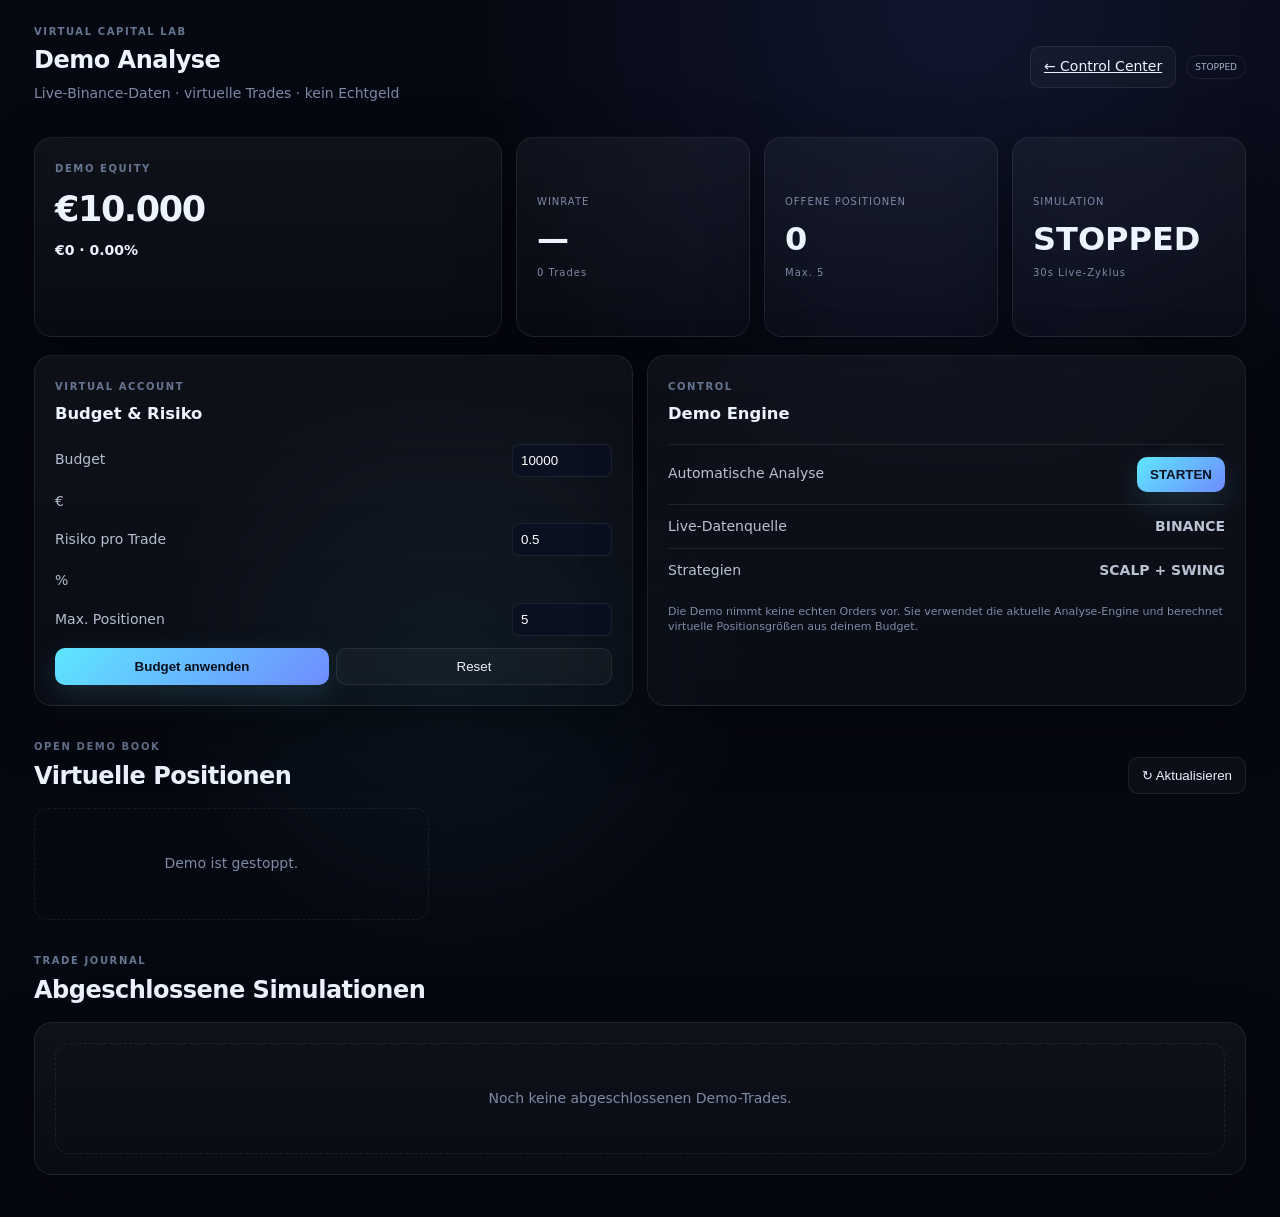
==== web/demo.html @ 13c4a9a0 "feat: add demo analysis control page" ====
<!doctype html><html lang="de"><head><meta charset="utf-8"><meta name="viewport" content="width=device-width,initial-scale=1"><meta name="theme-color" content="#070912"><title>TradeBot AI · Demo Analyse</title><link rel="stylesheet" href="./styles.css"></head><body><main class="main" style="max-width:1500px;margin:auto"><header class="topbar"><div><div class="eyebrow">VIRTUAL CAPITAL LAB</div><h1>Demo Analyse</h1><p style="color:var(--muted);margin:6px 0">Live-Binance-Daten · virtuelle Trades · kein Echtgeld</p></div><div class="top-actions"><a class="ghost-btn" href="./index.html">← Control Center</a><span id="demoTag" class="tag">STOPPED</span></div></header><section class="hero-grid"><div class="glass hero-card"><span class="eyebrow">DEMO EQUITY</span><div class="big-number" id="equity">€10.000</div><div id="pnl" class="profit">€0 · 0.00%</div></div><div class="glass metric-card"><span>WINRATE</span><strong id="winrate">—</strong><small id="closed">0 Trades</small></div><div class="glass metric-card"><span>OFFENE POSITIONEN</span><strong id="open">0</strong><small id="max">Max. 5</small></div><div class="glass metric-card"><span>SIMULATION</span><strong id="mode">STOPPED</strong><small>30s Live-Zyklus</small></div></section><div class="settings-grid" style="margin-top:18px"><section class="glass setting-card"><span class="eyebrow">VIRTUAL ACCOUNT</span><h3>Budget & Risiko</h3><label>Budget <input id="budget" type="number" min="10" step="100" value="10000"> €</label><label>Risiko pro Trade <input id="risk" type="number" min="0.1" max="3" step="0.1" value="0.5"> %</label><label>Max. Positionen <input id="maxPos" type="number" min="1" max="20" step="1" value="5"></label><div class="trade-actions"><button id="apply" class="primary-btn">Budget anwenden</button><button id="reset" class="ghost-btn">Reset</button></div></section><section class="glass setting-card"><span class="eyebrow">CONTROL</span><h3>Demo Engine</h3><div class="toggle-row"><span>Automatische Analyse</span><button id="toggle" class="primary-btn">STARTEN</button></div><div class="toggle-row"><span>Live-Datenquelle</span><b id="live">BINANCE</b></div><div class="toggle-row"><span>Strategien</span><b>SCALP + SWING</b></div><p style="color:var(--muted);font-size:11px">Die Demo nimmt keine echten Orders vor. Sie verwendet die aktuelle Analyse-Engine und berechnet virtuelle Positionsgrößen aus deinem Budget.</p></section></div><section class="section-head"><div><span class="eyebrow">OPEN DEMO BOOK</span><h2>Virtuelle Positionen</h2></div><button id="refresh" class="ghost-btn">↻ Aktualisieren</button></section><div id="positions" class="positions-grid"><div class="empty-state">Demo ist gestoppt.</div></div><section class="section-head"><div><span class="eyebrow">TRADE JOURNAL</span><h2>Abgeschlossene Simulationen</h2></div></section><div id="trades" class="glass scanner-panel"><div class="empty-state">Noch keine abgeschlossenen Demo-Trades.</div></div></main><script src="./demo.js"></script></body></html>
---- web/styles.css ----
/* TradeBot AI — dark-tech trading terminal */
:root{--bg:#060811;--panel:#0c1020;--line:rgba(255,255,255,.08);--text:#edf3ff;--muted:#7e8aa6;--cyan:#64e7ff;--blue:#628bff;--green:#39e58c;--red:#ff5d79;--shadow:0 20px 60px rgba(0,0,0,.35)}*{box-sizing:border-box}body{margin:0;background:radial-gradient(circle at 75% 0%,rgba(88,124,255,.12),transparent 32%),radial-gradient(circle at 35% 55%,rgba(56,224,255,.06),transparent 28%),var(--bg);color:var(--text);font:14px/1.4 Inter,ui-sans-serif,system-ui,-apple-system,BlinkMacSystemFont,"Segoe UI",sans-serif;min-height:100vh}.app-shell{display:flex;min-height:100vh}.sidebar{width:245px;border-right:1px solid var(--line);background:rgba(7,10,18,.85);backdrop-filter:blur(18px);padding:24px 16px;display:flex;flex-direction:column;position:sticky;top:0;height:100vh}.brand{display:flex;align-items:center;gap:12px;padding:4px 8px 28px}.brand-mark{width:38px;height:38px;border-radius:12px;display:grid;place-items:center;background:linear-gradient(135deg,var(--cyan),var(--blue));color:#07101b;font-weight:900;box-shadow:0 0 30px rgba(100,231,255,.18)}.brand strong{display:block;font-size:16px}.brand span{display:block;color:var(--muted);font-size:11px;margin-top:2px}.sidebar nav{display:grid;gap:7px}.nav-item{border:1px solid transparent;background:transparent;color:#aab5cb;padding:12px 13px;border-radius:12px;text-align:left;display:flex;align-items:center;gap:11px;cursor:pointer;transition:.2s;font-weight:600}.nav-item:hover{background:rgba(255,255,255,.035);color:var(--text)}.nav-item.active{background:linear-gradient(90deg,rgba(100,231,255,.11),rgba(98,139,255,.08));border-color:rgba(100,231,255,.14);color:#fff}.sidebar-footer{margin-top:auto;display:grid;gap:10px}.paper-badge{font-size:10px;letter-spacing:1.2px;color:#9eaac2;padding:10px 11px;border:1px solid var(--line);border-radius:10px;background:rgba(255,255,255,.02)}.dot,.pulse{display:inline-block;width:7px;height:7px;border-radius:50%;background:var(--green);box-shadow:0 0 10px rgba(57,229,140,.7);margin-right:7px}.kill-switch{border:1px solid rgba(255,93,121,.18);color:#ff879a;background:rgba(255,93,121,.06);padding:11px;border-radius:10px;cursor:pointer}.main{flex:1;padding:25px 34px 42px;min-width:0}.topbar{display:flex;justify-content:space-between;align-items:center;gap:20px;margin-bottom:28px}.eyebrow{color:#667592;font-size:10px;letter-spacing:1.6px;font-weight:800}.topbar h1,.section-head h2{margin:5px 0 0;font-size:24px;letter-spacing:-.5px}.top-actions{display:flex;align-items:center;gap:10px}.engine-status{border:1px solid var(--line);background:rgba(255,255,255,.025);padding:9px 12px;border-radius:10px;color:#9da8be;font-size:12px}.pulse{animation:pulse 1.8s infinite}.icon-btn,.ghost-btn,.primary-btn,.filter,.mode{border:1px solid var(--line);background:rgba(255,255,255,.03);color:var(--text);border-radius:10px;padding:10px 13px;cursor:pointer}.primary-btn{background:linear-gradient(135deg,#5ee6ff,#6f8cff);color:#07101c;border:0;font-weight:800;box-shadow:0 10px 30px rgba(100,231,255,.14)}.view{display:none}.view.active{display:block}.glass{background:linear-gradient(180deg,rgba(255,255,255,.045),rgba(255,255,255,.018));border:1px solid var(--line);box-shadow:var(--shadow);backdrop-filter:blur(20px);border-radius:18px}.hero-grid{display:grid;grid-template-columns:2fr repeat(3,1fr);gap:14px}.hero-card{padding:20px;min-height:200px}.hero-top{display:flex;justify-content:space-between;align-items:flex-start}.big-number{font-size:35px;font-weight:850;letter-spacing:-1.4px;margin-top:7px}.profit{margin-top:7px;font-weight:700}.positive{color:var(--green)}.mini-ring{width:76px;height:76px;border-radius:50%;background:conic-gradient(var(--cyan) 0 0%,rgba(255,255,255,.06) 0 100%);display:grid;place-items:center}.mini-ring>div{width:58px;height:58px;border-radius:50%;background:#0b1020;display:grid;place-items:center;align-content:center}.mini-ring b{font-size:20px}.mini-ring span{font-size:8px;color:var(--muted)}.sparkline{height:55px;display:flex;align-items:flex-end;gap:5px;margin-top:30px}.sparkline i{width:8%;border-radius:6px 6px 2px 2px;background:linear-gradient(to top,rgba(98,139,255,.18),rgba(100,231,255,.9))}.sparkline i:nth-child(1){height:24%}.sparkline i:nth-child(2){height:32%}.sparkline i:nth-child(3){height:28%}.sparkline i:nth-child(4){height:47%}.sparkline i:nth-child(5){height:40%}.sparkline i:nth-child(6){height:58%}.sparkline i:nth-child(7){height:50%}.sparkline i:nth-child(8){height:66%}.sparkline i:nth-child(9){height:61%}.sparkline i:nth-child(10){height:77%}.sparkline i:nth-child(11){height:70%}.sparkline i:nth-child(12){height:89%}.metric-card{padding:20px;min-height:200px;display:flex;flex-direction:column;justify-content:center}.metric-card span,.metric-card small{color:var(--muted);font-size:10px;letter-spacing:1px}.metric-card strong{font-size:32px;margin:8px 0 4px}.section-head{display:flex;justify-content:space-between;align-items:flex-end;margin:30px 0 14px}.mode-pills,.filter-row{display:flex;gap:7px}.mode{padding:8px 12px;font-size:11px}.mode.active,.filter.active{background:rgba(100,231,255,.1);border-color:rgba(100,231,255,.22);color:var(--cyan)}.mode small{color:var(--muted)}.mode-grid{display:grid;grid-template-columns:1fr 1fr;gap:14px}.strategy-card{padding:18px}.strategy-head{display:flex;align-items:center;gap:12px}.strategy-icon{width:39px;height:39px;border-radius:12px;display:grid;place-items:center;background:rgba(100,231,255,.08);color:var(--cyan);font-size:19px}.strategy-head h3{margin:0;font-size:16px}.strategy-head span:not(.tag){display:block;color:var(--muted);font-size:11px;margin-top:3px}.tag{margin-left:auto;font-size:9px;padding:5px 8px;border-radius:999px;border:1px solid var(--line);color:#a9b5cb}.tag.live{color:var(--green);border-color:rgba(57,229,140,.18);background:rgba(57,229,140,.05)}.strategy-stats{display:grid;grid-template-columns:repeat(3,1fr);gap:10px;margin:22px 0 14px}.strategy-stats div{padding:12px;border:1px solid var(--line);background:rgba(255,255,255,.02);border-radius:11px}.strategy-stats b{display:block;font-size:19px}.strategy-stats span{color:var(--muted);font-size:10px}.strategy-foot{display:flex;justify-content:space-between;color:#93a0b8;font-size:11px}.status-dot i{width:6px;height:6px;border-radius:50%;background:var(--green);display:inline-block;margin-right:5px;box-shadow:0 0 9px rgba(57,229,140,.7)}.market-grid{display:grid;grid-template-columns:repeat(5,1fr);gap:10px}.market-card{padding:14px;display:flex;justify-content:space-between;align-items:center;min-width:0}.market-card>div{min-width:0}.market-card strong{display:block;font-size:12px}.market-price{display:block;margin-top:5px;font-weight:800;font-size:16px;white-space:nowrap}.setup-grid{display:grid;grid-template-columns:repeat(3,1fr);gap:14px}.setup-card{padding:16px}.setup-top{display:flex;justify-content:space-between;align-items:center}.symbol{font-weight:800;font-size:15px}.side-long{color:var(--green)}.side-short{color:var(--red)}.score{font-weight:900;font-size:18px}.score span{font-size:9px;color:var(--muted);font-weight:500}.setup-price{font-size:24px;font-weight:800;margin:15px 0}.setup-meta{display:grid;grid-template-columns:1fr 1fr 1fr;gap:7px;margin-top:7px}.setup-meta div{padding:8px;border:1px solid var(--line);border-radius:8px}.setup-meta small{display:block;color:var(--muted);font-size:8px}.setup-meta b{font-size:11px;white-space:nowrap;overflow:hidden;text-overflow:ellipsis;display:block}.setup-reason{margin:13px 0;color:#98a5bf;font-size:11px;min-height:42px}.trade-actions{display:flex;gap:7px}.trade-actions button{flex:1}.buy,.sell{border:0;padding:9px;border-radius:9px;font-weight:800;cursor:pointer}.buy{background:rgba(57,229,140,.1);color:var(--green)}.sell{background:rgba(255,93,121,.1);color:var(--red)}.scanner-panel,.history-panel{padding:20px}.scanner-toolbar{display:flex;justify-content:space-between;align-items:flex-end;gap:15px;margin-bottom:17px}.scanner-row{display:grid;grid-template-columns:1.2fr .7fr .7fr .8fr .8fr 1fr auto;gap:12px;align-items:center;padding:13px 10px;border-top:1px solid var(--line)}.scanner-row.header{color:var(--muted);font-size:9px;letter-spacing:1px}.badge{font-size:9px;padding:4px 7px;border-radius:999px;background:rgba(255,255,255,.04);border:1px solid var(--line)}.positions-grid{display:grid;grid-template-columns:repeat(3,1fr);gap:14px}.position-card{padding:18px}.position-top{display:flex;justify-content:space-between}.position-pnl{font-size:20px;font-weight:850;margin:18px 0}.position-bar{height:6px;border-radius:999px;background:#161d31;overflow:hidden}.position-bar i{display:block;height:100%;width:68%;background:linear-gradient(90deg,var(--cyan),var(--blue))}.settings-grid{display:grid;grid-template-columns:1fr 1fr;gap:14px}.setting-card{padding:20px}.setting-card h3{margin:7px 0 18px}.setting-card label{display:grid;grid-template-columns:1fr 100px;gap:15px;align-items:center;margin:12px 0;color:#b5bfd0}.setting-card input{width:100%;background:#0b1020;border:1px solid var(--line);color:#fff;border-radius:8px;padding:8px}.toggle-row{display:flex;justify-content:space-between;align-items:center;padding:12px 0;border-top:1px solid var(--line);color:#b9c2d2}.toggle{width:38px;height:21px;border-radius:999px;background:#1b2236;padding:3px;display:flex}.toggle i{width:15px;height:15px;border-radius:50%;background:#6c7892;transition:.2s}.toggle.on{background:rgba(100,231,255,.18)}.toggle.on i{margin-left:17px;background:var(--cyan);box-shadow:0 0 12px rgba(100,231,255,.35)}.empty-state{padding:45px;text-align:center;color:var(--muted);border:1px dashed var(--line);border-radius:14px}.toast{position:fixed;right:22px;bottom:22px;background:#11182a;color:#edf3ff;border:1px solid var(--line);padding:12px 15px;border-radius:10px;opacity:0;transform:translateY(10px);transition:.25s;pointer-events:none}.toast.show{opacity:1;transform:none}@keyframes pulse{0%,100%{opacity:1}50%{opacity:.35}}@media(max-width:1100px){.sidebar{width:205px}.hero-grid{grid-template-columns:1fr 1fr}.hero-card{grid-column:span 2}.setup-grid{grid-template-columns:1fr 1fr}.positions-grid,.market-grid{grid-template-columns:1fr 1fr}}@media(max-width:760px){.sidebar{display:none}.main{padding:18px}.hero-grid,.mode-grid,.setup-grid,.positions-grid,.settings-grid,.market-grid{grid-template-columns:1fr}.hero-card{grid-column:auto}.topbar{align-items:flex-start}.top-actions{flex-wrap:wrap}.scanner-toolbar{flex-direction:column;align-items:flex-start}.scanner-row{grid-template-columns:1fr 1fr}.scanner-row.header{display:none}}
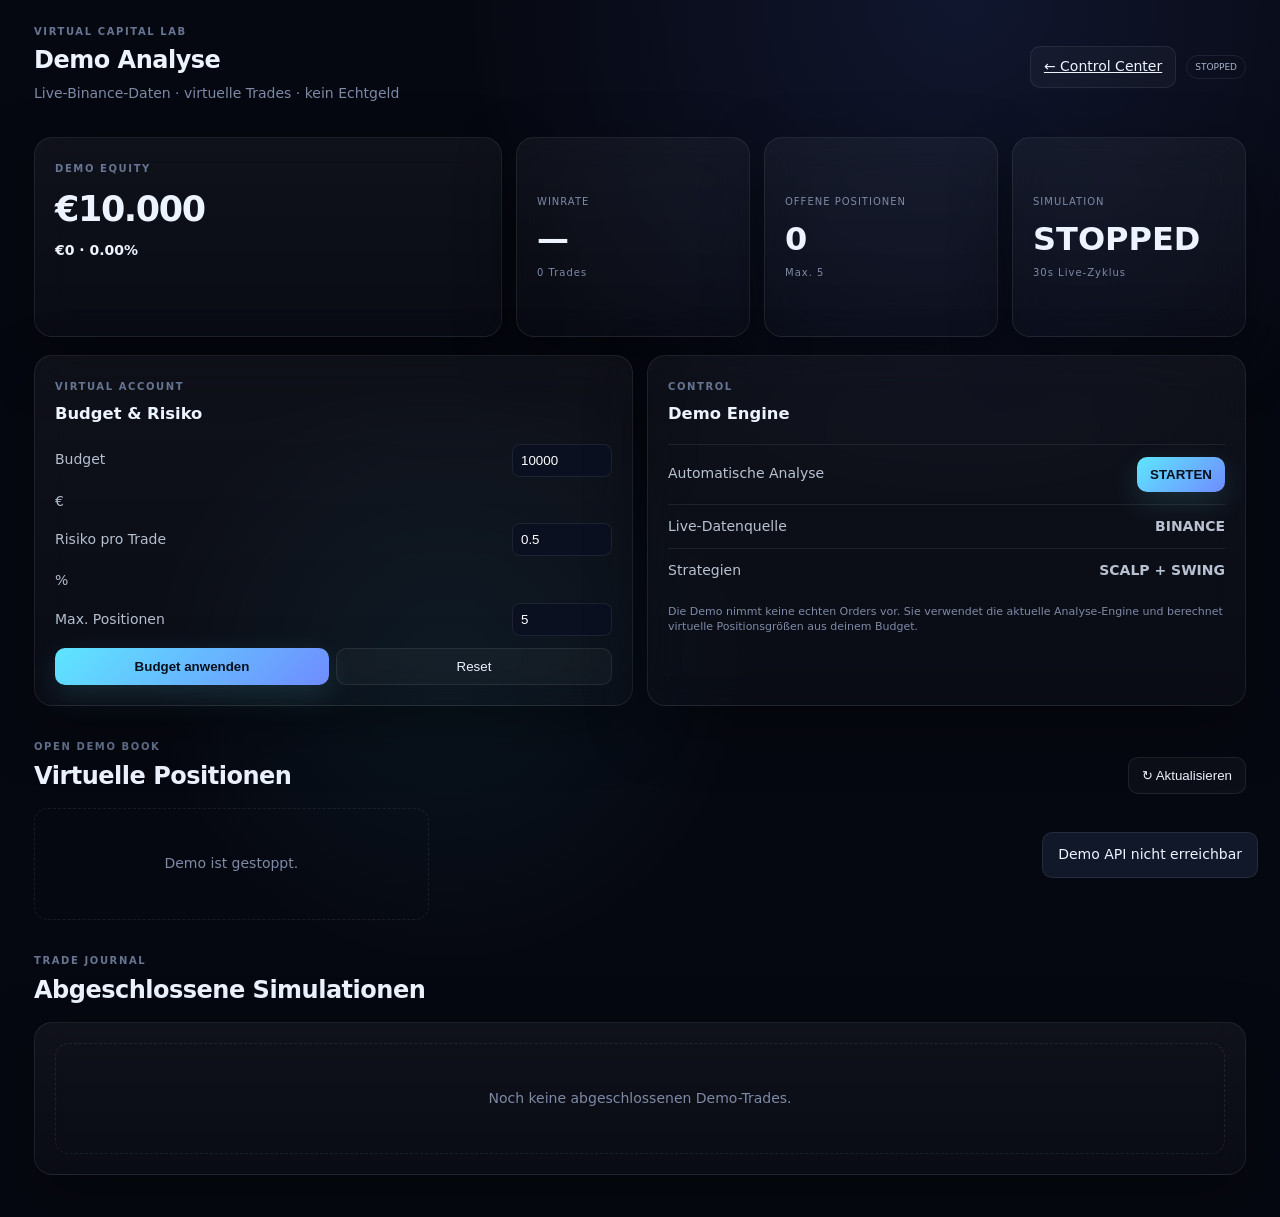
==== commit c9d9557b: "feat: add visible demo performance summary panel" ====
--- a/web/demo.html
+++ b/web/demo.html
@@ -1 +1 @@
-<!doctype html><html lang="de"><head><meta charset="utf-8"><meta name="viewport" content="width=device-width,initial-scale=1"><meta name="theme-color" content="#070912"><title>TradeBot AI · Demo Analyse</title><link rel="stylesheet" href="./styles.css"></head><body><main class="main" style="max-width:1500px;margin:auto"><header class="topbar"><div><div class="eyebrow">VIRTUAL CAPITAL LAB</div><h1>Demo Analyse</h1><p style="color:var(--muted);margin:6px 0">Live-Binance-Daten · virtuelle Trades · kein Echtgeld</p></div><div class="top-actions"><a class="ghost-btn" href="./index.html">← Control Center</a><span id="demoTag" class="tag">STOPPED</span></div></header><section class="hero-grid"><div class="glass hero-card"><span class="eyebrow">DEMO EQUITY</span><div class="big-number" id="equity">€10.000</div><div id="pnl" class="profit">€0 · 0.00%</div></div><div class="glass metric-card"><span>WINRATE</span><strong id="winrate">—</strong><small id="closed">0 Trades</small></div><div class="glass metric-card"><span>OFFENE POSITIONEN</span><strong id="open">0</strong><small id="max">Max. 5</small></div><div class="glass metric-card"><span>SIMULATION</span><strong id="mode">STOPPED</strong><small>30s Live-Zyklus</small></div></section><div class="settings-grid" style="margin-top:18px"><section class="glass setting-card"><span class="eyebrow">VIRTUAL ACCOUNT</span><h3>Budget & Risiko</h3><label>Budget <input id="budget" type="number" min="10" step="100" value="10000"> €</label><label>Risiko pro Trade <input id="risk" type="number" min="0.1" max="3" step="0.1" value="0.5"> %</label><label>Max. Positionen <input id="maxPos" type="number" min="1" max="20" step="1" value="5"></label><div class="trade-actions"><button id="apply" class="primary-btn">Budget anwenden</button><button id="reset" class="ghost-btn">Reset</button></div></section><section class="glass setting-card"><span class="eyebrow">CONTROL</span><h3>Demo Engine</h3><div class="toggle-row"><span>Automatische Analyse</span><button id="toggle" class="primary-btn">STARTEN</button></div><div class="toggle-row"><span>Live-Datenquelle</span><b id="live">BINANCE</b></div><div class="toggle-row"><span>Strategien</span><b>SCALP + SWING</b></div><p style="color:var(--muted);font-size:11px">Die Demo nimmt keine echten Orders vor. Sie verwendet die aktuelle Analyse-Engine und berechnet virtuelle Positionsgrößen aus deinem Budget.</p></section></div><section class="section-head"><div><span class="eyebrow">OPEN DEMO BOOK</span><h2>Virtuelle Positionen</h2></div><button id="refresh" class="ghost-btn">↻ Aktualisieren</button></section><div id="positions" class="positions-grid"><div class="empty-state">Demo ist gestoppt.</div></div><section class="section-head"><div><span class="eyebrow">TRADE JOURNAL</span><h2>Abgeschlossene Simulationen</h2></div></section><div id="trades" class="glass scanner-panel"><div class="empty-state">Noch keine abgeschlossenen Demo-Trades.</div></div></main><script src="./demo.js"></script></body></html>+<!doctype html><html lang="de"><head><meta charset="utf-8"><meta name="viewport" content="width=device-width,initial-scale=1"><meta name="theme-color" content="#070912"><title>TradeBot AI · Demo Analyse</title><link rel="stylesheet" href="./styles.css"></head><body><main class="main" style="max-width:1500px;margin:auto"><header class="topbar"><div><div class="eyebrow">VIRTUAL CAPITAL LAB</div><h1>Demo Analyse</h1><p style="color:var(--muted);margin:6px 0">Live-Binance-Daten · virtuelle Trades · kein Echtgeld</p></div><div class="top-actions"><a class="ghost-btn" href="./index.html">← Control Center</a><span id="demoTag" class="tag">STOPPED</span></div></header><section class="hero-grid"><div class="glass hero-card"><span class="eyebrow">DEMO EQUITY</span><div class="big-number" id="equity">€10.000</div><div id="pnl" class="profit">€0 · 0.00%</div></div><div class="glass metric-card"><span>WINRATE</span><strong id="winrate">—</strong><small id="closed">0 Trades</small></div><div class="glass metric-card"><span>OFFENE POSITIONEN</span><strong id="open">0</strong><small id="max">Max. 5</small></div><div class="glass metric-card"><span>SIMULATION</span><strong id="mode">STOPPED</strong><small>30s Live-Zyklus</small></div></section><div id="demoSummary" style="margin-top:18px"></div><div class="settings-grid" style="margin-top:18px"><section class="glass setting-card"><span class="eyebrow">VIRTUAL ACCOUNT</span><h3>Budget & Risiko</h3><label>Budget <input id="budget" type="number" min="10" step="100" value="10000"> €</label><label>Risiko pro Trade <input id="risk" type="number" min="0.1" max="3" step="0.1" value="0.5"> %</label><label>Max. Positionen <input id="maxPos" type="number" min="1" max="20" step="1" value="5"></label><div class="trade-actions"><button id="apply" class="primary-btn">Budget anwenden</button><button id="reset" class="ghost-btn">Reset</button></div></section><section class="glass setting-card"><span class="eyebrow">CONTROL</span><h3>Demo Engine</h3><div class="toggle-row"><span>Automatische Analyse</span><button id="toggle" class="primary-btn">STARTEN</button></div><div class="toggle-row"><span>Live-Datenquelle</span><b id="live">BINANCE</b></div><div class="toggle-row"><span>Strategien</span><b>SCALP + SWING</b></div><p style="color:var(--muted);font-size:11px">Die Demo nimmt keine echten Orders vor. Sie verwendet die aktuelle Analyse-Engine und berechnet virtuelle Positionsgrößen aus deinem Budget.</p></section></div><section class="section-head"><div><span class="eyebrow">OPEN DEMO BOOK</span><h2>Virtuelle Positionen</h2></div><button id="refresh" class="ghost-btn">↻ Aktualisieren</button></section><div id="positions" class="positions-grid"><div class="empty-state">Demo ist gestoppt.</div></div><section class="section-head"><div><span class="eyebrow">TRADE JOURNAL</span><h2>Abgeschlossene Simulationen</h2></div></section><div id="trades" class="glass scanner-panel"><div class="empty-state">Noch keine abgeschlossenen Demo-Trades.</div></div></main><script src="./demo.js"></script></body></html>
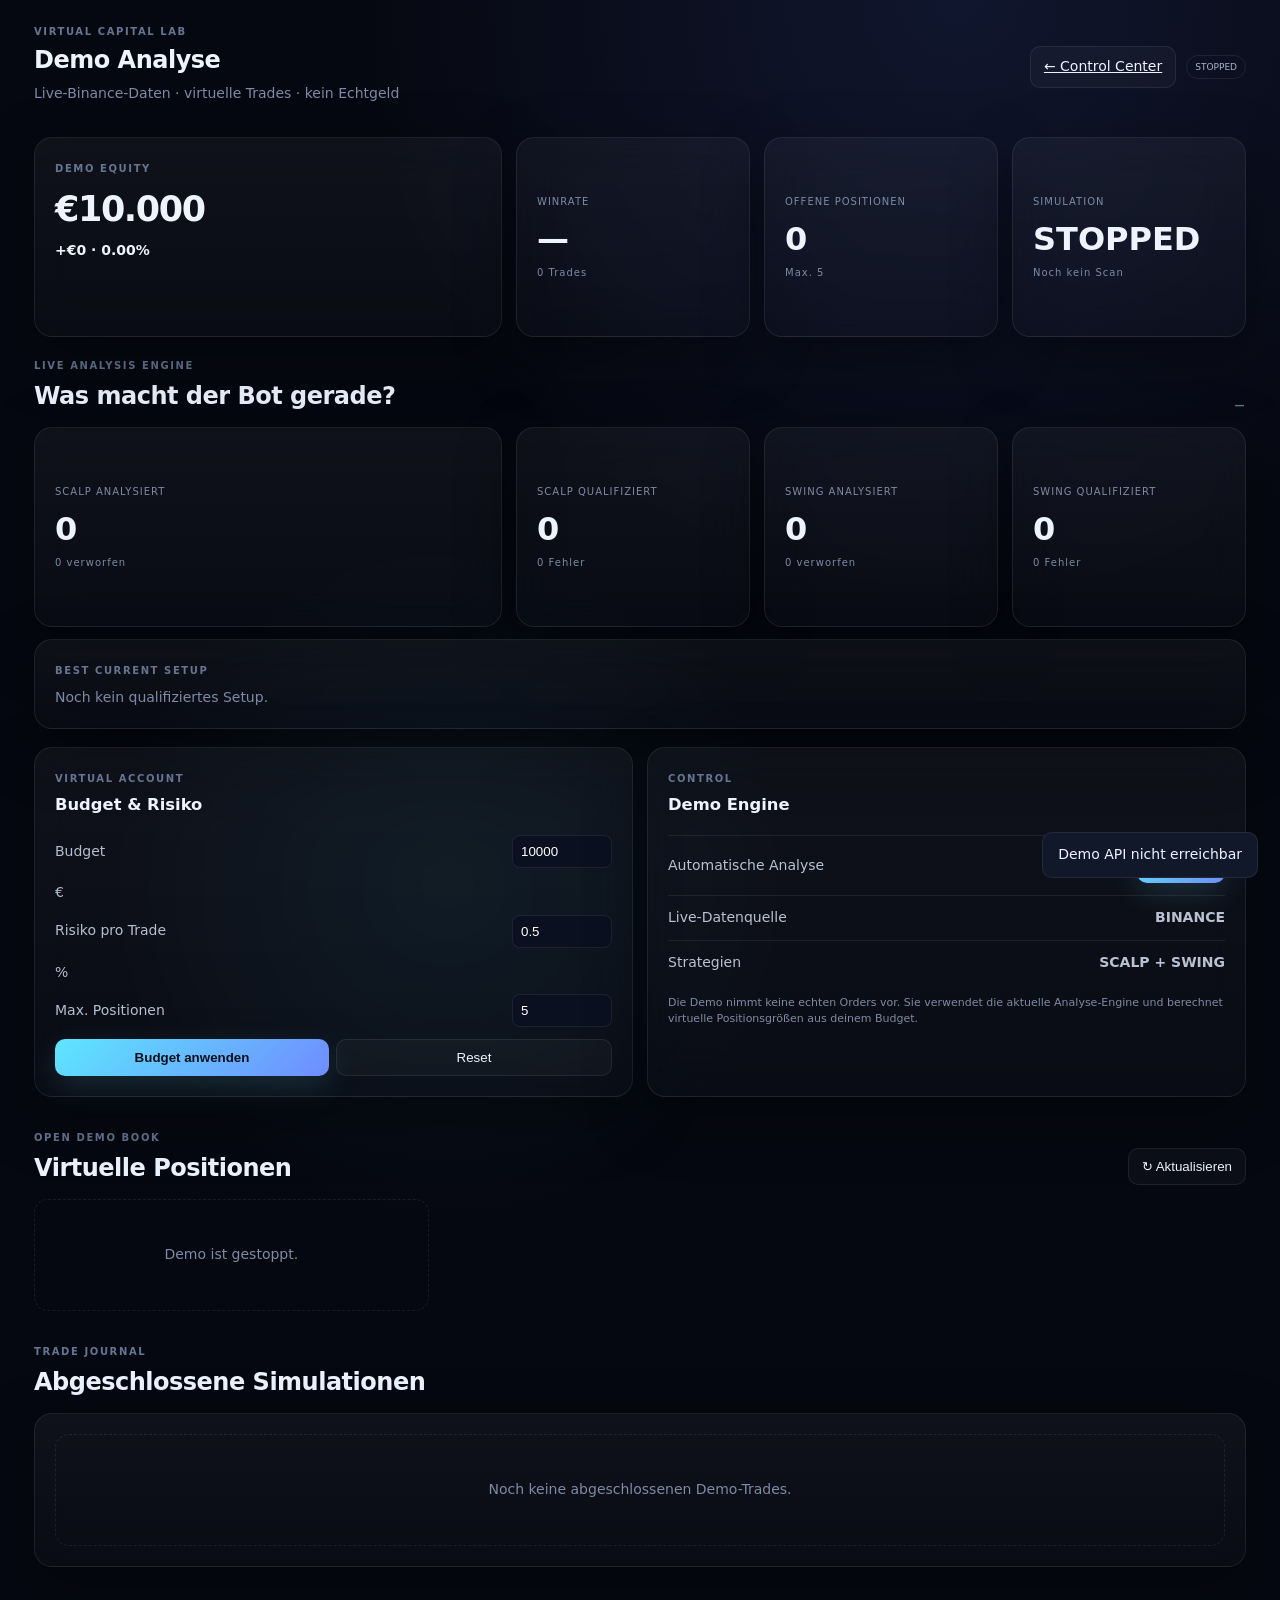
==== commit b5db097e: "feat: show live demo scan telemetry in UI" ====
--- a/web/demo.html
+++ b/web/demo.html
@@ -1 +1 @@
-<!doctype html><html lang="de"><head><meta charset="utf-8"><meta name="viewport" content="width=device-width,initial-scale=1"><meta name="theme-color" content="#070912"><title>TradeBot AI · Demo Analyse</title><link rel="stylesheet" href="./styles.css"></head><body><main class="main" style="max-width:1500px;margin:auto"><header class="topbar"><div><div class="eyebrow">VIRTUAL CAPITAL LAB</div><h1>Demo Analyse</h1><p style="color:var(--muted);margin:6px 0">Live-Binance-Daten · virtuelle Trades · kein Echtgeld</p></div><div class="top-actions"><a class="ghost-btn" href="./index.html">← Control Center</a><span id="demoTag" class="tag">STOPPED</span></div></header><section class="hero-grid"><div class="glass hero-card"><span class="eyebrow">DEMO EQUITY</span><div class="big-number" id="equity">€10.000</div><div id="pnl" class="profit">€0 · 0.00%</div></div><div class="glass metric-card"><span>WINRATE</span><strong id="winrate">—</strong><small id="closed">0 Trades</small></div><div class="glass metric-card"><span>OFFENE POSITIONEN</span><strong id="open">0</strong><small id="max">Max. 5</small></div><div class="glass metric-card"><span>SIMULATION</span><strong id="mode">STOPPED</strong><small>30s Live-Zyklus</small></div></section><div id="demoSummary" style="margin-top:18px"></div><div class="settings-grid" style="margin-top:18px"><section class="glass setting-card"><span class="eyebrow">VIRTUAL ACCOUNT</span><h3>Budget & Risiko</h3><label>Budget <input id="budget" type="number" min="10" step="100" value="10000"> €</label><label>Risiko pro Trade <input id="risk" type="number" min="0.1" max="3" step="0.1" value="0.5"> %</label><label>Max. Positionen <input id="maxPos" type="number" min="1" max="20" step="1" value="5"></label><div class="trade-actions"><button id="apply" class="primary-btn">Budget anwenden</button><button id="reset" class="ghost-btn">Reset</button></div></section><section class="glass setting-card"><span class="eyebrow">CONTROL</span><h3>Demo Engine</h3><div class="toggle-row"><span>Automatische Analyse</span><button id="toggle" class="primary-btn">STARTEN</button></div><div class="toggle-row"><span>Live-Datenquelle</span><b id="live">BINANCE</b></div><div class="toggle-row"><span>Strategien</span><b>SCALP + SWING</b></div><p style="color:var(--muted);font-size:11px">Die Demo nimmt keine echten Orders vor. Sie verwendet die aktuelle Analyse-Engine und berechnet virtuelle Positionsgrößen aus deinem Budget.</p></section></div><section class="section-head"><div><span class="eyebrow">OPEN DEMO BOOK</span><h2>Virtuelle Positionen</h2></div><button id="refresh" class="ghost-btn">↻ Aktualisieren</button></section><div id="positions" class="positions-grid"><div class="empty-state">Demo ist gestoppt.</div></div><section class="section-head"><div><span class="eyebrow">TRADE JOURNAL</span><h2>Abgeschlossene Simulationen</h2></div></section><div id="trades" class="glass scanner-panel"><div class="empty-state">Noch keine abgeschlossenen Demo-Trades.</div></div></main><script src="./demo.js"></script></body></html>+<!doctype html><html lang="de"><head><meta charset="utf-8"><meta name="viewport" content="width=device-width,initial-scale=1"><meta name="theme-color" content="#070912"><title>TradeBot AI · Demo Analyse</title><link rel="stylesheet" href="./styles.css"></head><body><main class="main" style="max-width:1500px;margin:auto"><header class="topbar"><div><div class="eyebrow">VIRTUAL CAPITAL LAB</div><h1>Demo Analyse</h1><p style="color:var(--muted);margin:6px 0">Live-Binance-Daten · virtuelle Trades · kein Echtgeld</p></div><div class="top-actions"><a class="ghost-btn" href="./index.html">← Control Center</a><span id="demoTag" class="tag">STOPPED</span></div></header><section class="hero-grid"><div class="glass hero-card"><span class="eyebrow">DEMO EQUITY</span><div class="big-number" id="equity">€10.000</div><div id="pnl" class="profit">+€0 · 0.00%</div></div><div class="glass metric-card"><span>WINRATE</span><strong id="winrate">—</strong><small id="closed">0 Trades</small></div><div class="glass metric-card"><span>OFFENE POSITIONEN</span><strong id="open">0</strong><small id="max">Max. 5</small></div><div class="glass metric-card"><span>SIMULATION</span><strong id="mode">STOPPED</strong><small id="lastScanText">Noch kein Scan</small></div></section><section class="section-head" style="margin-top:18px"><div><span class="eyebrow">LIVE ANALYSIS ENGINE</span><h2>Was macht der Bot gerade?</h2></div><span id="scanClock" class="eyebrow">—</span></section><div class="hero-grid"><div class="glass metric-card"><span>SCALP ANALYSIERT</span><strong id="scalpScanned">0</strong><small id="scalpRejected">0 verworfen</small></div><div class="glass metric-card"><span>SCALP QUALIFIZIERT</span><strong id="scalpQualified">0</strong><small id="scalpErrors">0 Fehler</small></div><div class="glass metric-card"><span>SWING ANALYSIERT</span><strong id="swingScanned">0</strong><small id="swingRejected">0 verworfen</small></div><div class="glass metric-card"><span>SWING QUALIFIZIERT</span><strong id="swingQualified">0</strong><small id="swingErrors">0 Fehler</small></div></div><div class="glass setting-card" style="margin-top:12px"><span class="eyebrow">BEST CURRENT SETUP</span><div id="bestSetup" style="margin-top:8px;color:var(--muted)">Noch kein qualifiziertes Setup.</div><div id="scanError" style="margin-top:8px;color:var(--red);display:none"></div></div><section id="demoSummary" style="margin-top:18px"></section><div class="settings-grid" style="margin-top:18px"><section class="glass setting-card"><span class="eyebrow">VIRTUAL ACCOUNT</span><h3>Budget & Risiko</h3><label>Budget <input id="budget" type="number" min="10" step="100" value="10000"> €</label><label>Risiko pro Trade <input id="risk" type="number" min="0.1" max="3" step="0.1" value="0.5"> %</label><label>Max. Positionen <input id="maxPos" type="number" min="1" max="20" step="1" value="5"></label><div class="trade-actions"><button id="apply" class="primary-btn">Budget anwenden</button><button id="reset" class="ghost-btn">Reset</button></div></section><section class="glass setting-card"><span class="eyebrow">CONTROL</span><h3>Demo Engine</h3><div class="toggle-row"><span>Automatische Analyse</span><button id="toggle" class="primary-btn">STARTEN</button></div><div class="toggle-row"><span>Live-Datenquelle</span><b id="live">BINANCE</b></div><div class="toggle-row"><span>Strategien</span><b>SCALP + SWING</b></div><p style="color:var(--muted);font-size:11px">Die Demo nimmt keine echten Orders vor. Sie verwendet die aktuelle Analyse-Engine und berechnet virtuelle Positionsgrößen aus deinem Budget.</p></section></div><section class="section-head"><div><span class="eyebrow">OPEN DEMO BOOK</span><h2>Virtuelle Positionen</h2></div><button id="refresh" class="ghost-btn">↻ Aktualisieren</button></section><div id="positions" class="positions-grid"><div class="empty-state">Demo ist gestoppt.</div></div><section class="section-head"><div><span class="eyebrow">TRADE JOURNAL</span><h2>Abgeschlossene Simulationen</h2></div></section><div id="trades" class="glass scanner-panel"><div class="empty-state">Noch keine abgeschlossenen Demo-Trades.</div></div></main><script src="./demo.js"></script></body></html>
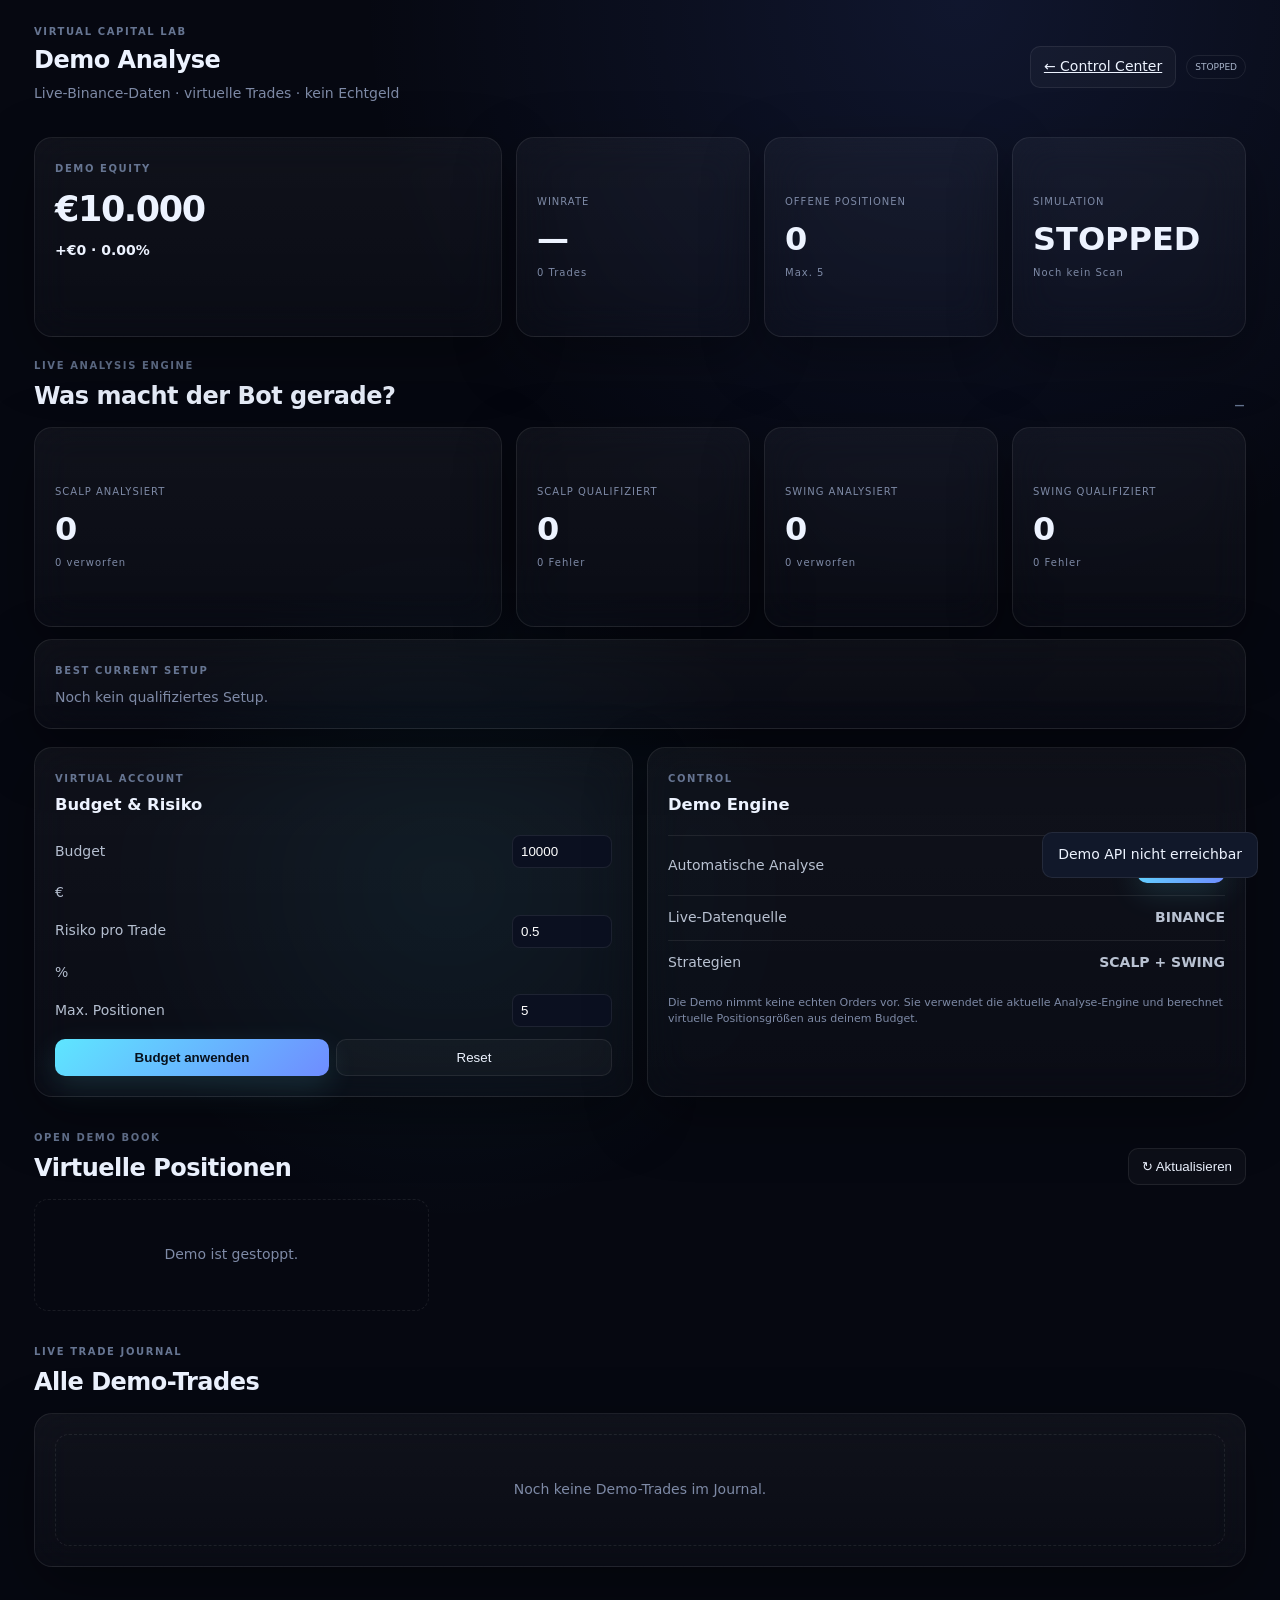
==== commit b370d6e4: "Make demo journal show open and closed trades" ====
--- a/web/demo.html
+++ b/web/demo.html
@@ -1 +1 @@
-<!doctype html><html lang="de"><head><meta charset="utf-8"><meta name="viewport" content="width=device-width,initial-scale=1"><meta name="theme-color" content="#070912"><title>TradeBot AI · Demo Analyse</title><link rel="stylesheet" href="./styles.css"></head><body><main class="main" style="max-width:1500px;margin:auto"><header class="topbar"><div><div class="eyebrow">VIRTUAL CAPITAL LAB</div><h1>Demo Analyse</h1><p style="color:var(--muted);margin:6px 0">Live-Binance-Daten · virtuelle Trades · kein Echtgeld</p></div><div class="top-actions"><a class="ghost-btn" href="./index.html">← Control Center</a><span id="demoTag" class="tag">STOPPED</span></div></header><section class="hero-grid"><div class="glass hero-card"><span class="eyebrow">DEMO EQUITY</span><div class="big-number" id="equity">€10.000</div><div id="pnl" class="profit">+€0 · 0.00%</div></div><div class="glass metric-card"><span>WINRATE</span><strong id="winrate">—</strong><small id="closed">0 Trades</small></div><div class="glass metric-card"><span>OFFENE POSITIONEN</span><strong id="open">0</strong><small id="max">Max. 5</small></div><div class="glass metric-card"><span>SIMULATION</span><strong id="mode">STOPPED</strong><small id="lastScanText">Noch kein Scan</small></div></section><section class="section-head" style="margin-top:18px"><div><span class="eyebrow">LIVE ANALYSIS ENGINE</span><h2>Was macht der Bot gerade?</h2></div><span id="scanClock" class="eyebrow">—</span></section><div class="hero-grid"><div class="glass metric-card"><span>SCALP ANALYSIERT</span><strong id="scalpScanned">0</strong><small id="scalpRejected">0 verworfen</small></div><div class="glass metric-card"><span>SCALP QUALIFIZIERT</span><strong id="scalpQualified">0</strong><small id="scalpErrors">0 Fehler</small></div><div class="glass metric-card"><span>SWING ANALYSIERT</span><strong id="swingScanned">0</strong><small id="swingRejected">0 verworfen</small></div><div class="glass metric-card"><span>SWING QUALIFIZIERT</span><strong id="swingQualified">0</strong><small id="swingErrors">0 Fehler</small></div></div><div class="glass setting-card" style="margin-top:12px"><span class="eyebrow">BEST CURRENT SETUP</span><div id="bestSetup" style="margin-top:8px;color:var(--muted)">Noch kein qualifiziertes Setup.</div><div id="scanError" style="margin-top:8px;color:var(--red);display:none"></div></div><section id="demoSummary" style="margin-top:18px"></section><div class="settings-grid" style="margin-top:18px"><section class="glass setting-card"><span class="eyebrow">VIRTUAL ACCOUNT</span><h3>Budget & Risiko</h3><label>Budget <input id="budget" type="number" min="10" step="100" value="10000"> €</label><label>Risiko pro Trade <input id="risk" type="number" min="0.1" max="3" step="0.1" value="0.5"> %</label><label>Max. Positionen <input id="maxPos" type="number" min="1" max="20" step="1" value="5"></label><div class="trade-actions"><button id="apply" class="primary-btn">Budget anwenden</button><button id="reset" class="ghost-btn">Reset</button></div></section><section class="glass setting-card"><span class="eyebrow">CONTROL</span><h3>Demo Engine</h3><div class="toggle-row"><span>Automatische Analyse</span><button id="toggle" class="primary-btn">STARTEN</button></div><div class="toggle-row"><span>Live-Datenquelle</span><b id="live">BINANCE</b></div><div class="toggle-row"><span>Strategien</span><b>SCALP + SWING</b></div><p style="color:var(--muted);font-size:11px">Die Demo nimmt keine echten Orders vor. Sie verwendet die aktuelle Analyse-Engine und berechnet virtuelle Positionsgrößen aus deinem Budget.</p></section></div><section class="section-head"><div><span class="eyebrow">OPEN DEMO BOOK</span><h2>Virtuelle Positionen</h2></div><button id="refresh" class="ghost-btn">↻ Aktualisieren</button></section><div id="positions" class="positions-grid"><div class="empty-state">Demo ist gestoppt.</div></div><section class="section-head"><div><span class="eyebrow">TRADE JOURNAL</span><h2>Abgeschlossene Simulationen</h2></div></section><div id="trades" class="glass scanner-panel"><div class="empty-state">Noch keine abgeschlossenen Demo-Trades.</div></div></main><script src="./demo.js"></script></body></html>+<!doctype html><html lang="de"><head><meta charset="utf-8"><meta name="viewport" content="width=device-width,initial-scale=1"><meta name="theme-color" content="#070912"><title>TradeBot AI · Demo Analyse</title><link rel="stylesheet" href="./styles.css"></head><body><main class="main" style="max-width:1500px;margin:auto"><header class="topbar"><div><div class="eyebrow">VIRTUAL CAPITAL LAB</div><h1>Demo Analyse</h1><p style="color:var(--muted);margin:6px 0">Live-Binance-Daten · virtuelle Trades · kein Echtgeld</p></div><div class="top-actions"><a class="ghost-btn" href="./index.html">← Control Center</a><span id="demoTag" class="tag">STOPPED</span></div></header><section class="hero-grid"><div class="glass hero-card"><span class="eyebrow">DEMO EQUITY</span><div class="big-number" id="equity">€10.000</div><div id="pnl" class="profit">+€0 · 0.00%</div></div><div class="glass metric-card"><span>WINRATE</span><strong id="winrate">—</strong><small id="closed">0 Trades</small></div><div class="glass metric-card"><span>OFFENE POSITIONEN</span><strong id="open">0</strong><small id="max">Max. 5</small></div><div class="glass metric-card"><span>SIMULATION</span><strong id="mode">STOPPED</strong><small id="lastScanText">Noch kein Scan</small></div></section><section class="section-head" style="margin-top:18px"><div><span class="eyebrow">LIVE ANALYSIS ENGINE</span><h2>Was macht der Bot gerade?</h2></div><span id="scanClock" class="eyebrow">—</span></section><div class="hero-grid"><div class="glass metric-card"><span>SCALP ANALYSIERT</span><strong id="scalpScanned">0</strong><small id="scalpRejected">0 verworfen</small></div><div class="glass metric-card"><span>SCALP QUALIFIZIERT</span><strong id="scalpQualified">0</strong><small id="scalpErrors">0 Fehler</small></div><div class="glass metric-card"><span>SWING ANALYSIERT</span><strong id="swingScanned">0</strong><small id="swingRejected">0 verworfen</small></div><div class="glass metric-card"><span>SWING QUALIFIZIERT</span><strong id="swingQualified">0</strong><small id="swingErrors">0 Fehler</small></div></div><div class="glass setting-card" style="margin-top:12px"><span class="eyebrow">BEST CURRENT SETUP</span><div id="bestSetup" style="margin-top:8px;color:var(--muted)">Noch kein qualifiziertes Setup.</div><div id="scanError" style="margin-top:8px;color:var(--red);display:none"></div></div><section id="demoSummary" style="margin-top:18px"></section><div class="settings-grid" style="margin-top:18px"><section class="glass setting-card"><span class="eyebrow">VIRTUAL ACCOUNT</span><h3>Budget & Risiko</h3><label>Budget <input id="budget" type="number" min="10" step="100" value="10000"> €</label><label>Risiko pro Trade <input id="risk" type="number" min="0.1" max="3" step="0.1" value="0.5"> %</label><label>Max. Positionen <input id="maxPos" type="number" min="1" max="20" step="1" value="5"></label><div class="trade-actions"><button id="apply" class="primary-btn">Budget anwenden</button><button id="reset" class="ghost-btn">Reset</button></div></section><section class="glass setting-card"><span class="eyebrow">CONTROL</span><h3>Demo Engine</h3><div class="toggle-row"><span>Automatische Analyse</span><button id="toggle" class="primary-btn">STARTEN</button></div><div class="toggle-row"><span>Live-Datenquelle</span><b id="live">BINANCE</b></div><div class="toggle-row"><span>Strategien</span><b>SCALP + SWING</b></div><p style="color:var(--muted);font-size:11px">Die Demo nimmt keine echten Orders vor. Sie verwendet die aktuelle Analyse-Engine und berechnet virtuelle Positionsgrößen aus deinem Budget.</p></section></div><section class="section-head"><div><span class="eyebrow">OPEN DEMO BOOK</span><h2>Virtuelle Positionen</h2></div><button id="refresh" class="ghost-btn">↻ Aktualisieren</button></section><div id="positions" class="positions-grid"><div class="empty-state">Demo ist gestoppt.</div></div><section class="section-head"><div><span class="eyebrow">LIVE TRADE JOURNAL</span><h2>Alle Demo-Trades</h2></div></section><div id="trades" class="glass scanner-panel"><div class="empty-state">Noch keine Demo-Trades im Journal.</div></div></main><script src="./demo.js"></script></body></html>
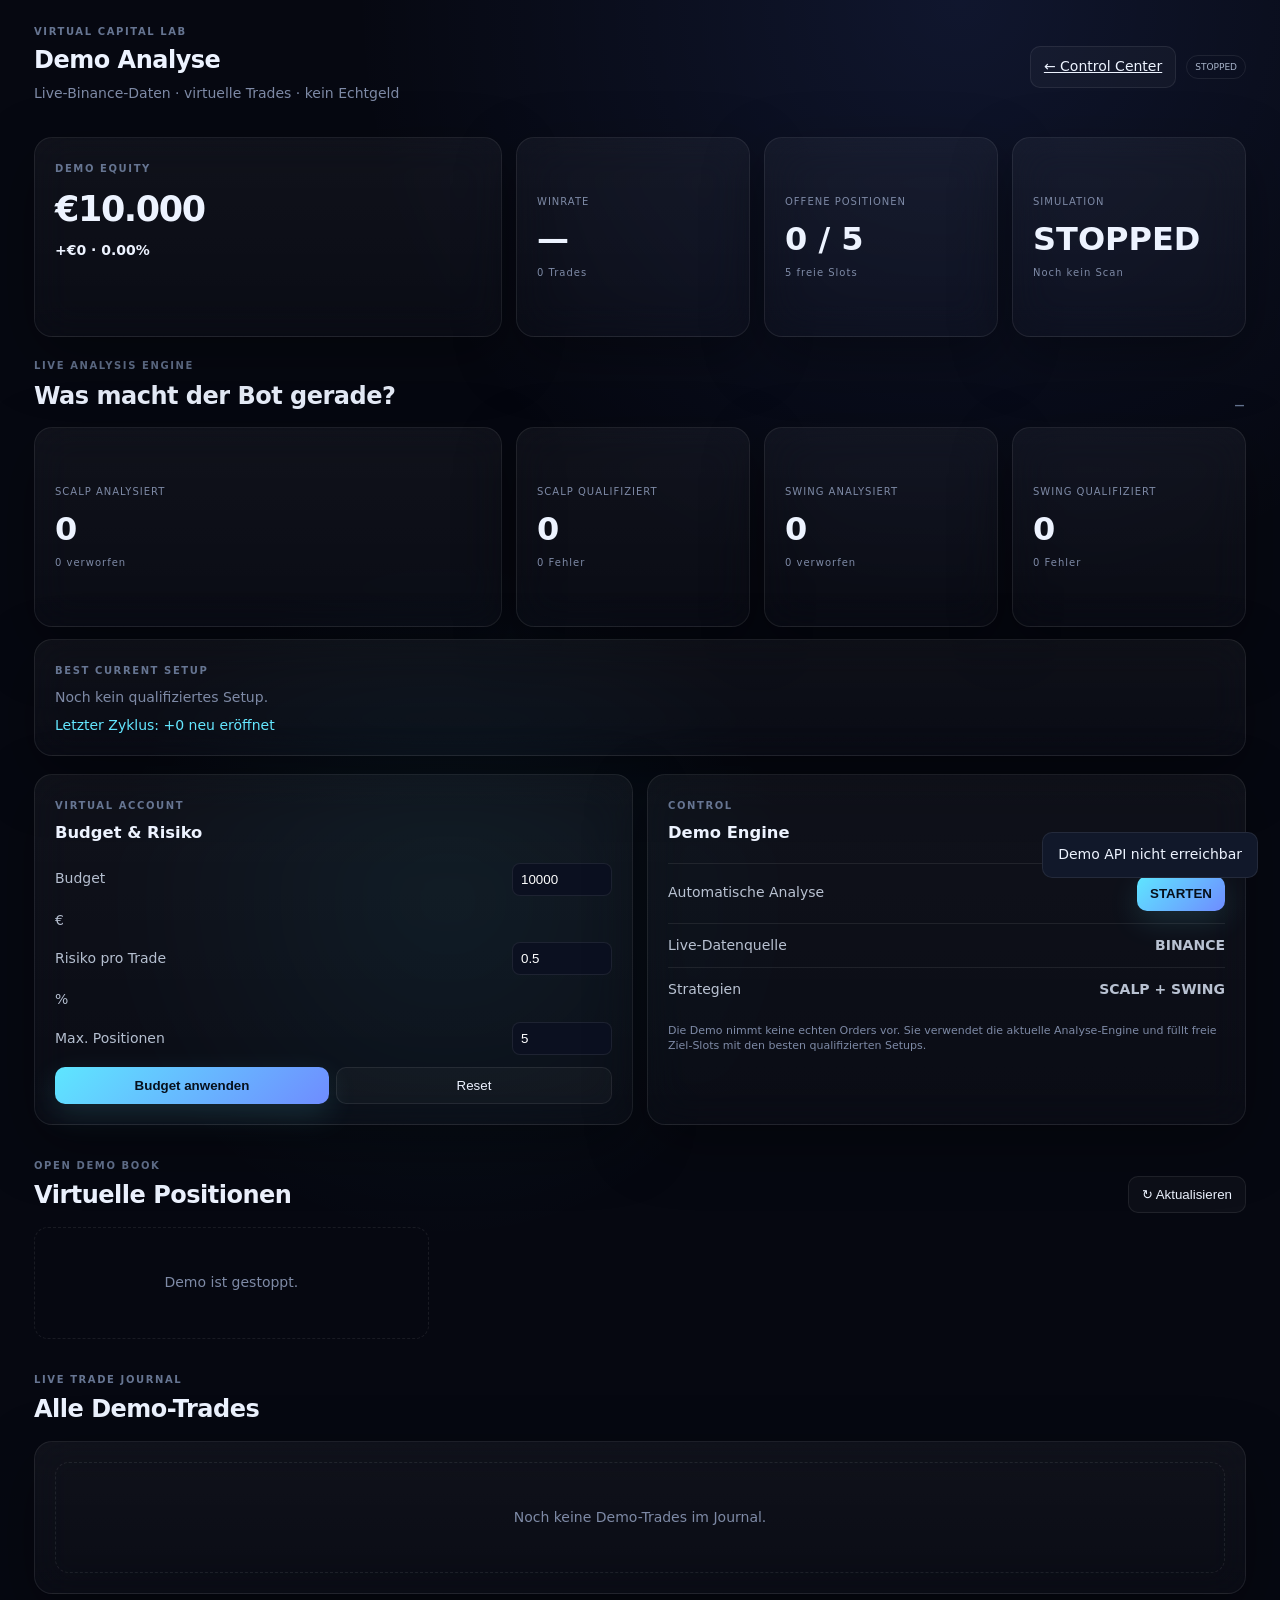
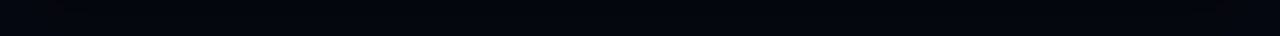
==== commit aa98fb88: "Show demo target and cycle activity" ====
--- a/web/demo.html
+++ b/web/demo.html
@@ -1 +1 @@
-<!doctype html><html lang="de"><head><meta charset="utf-8"><meta name="viewport" content="width=device-width,initial-scale=1"><meta name="theme-color" content="#070912"><title>TradeBot AI · Demo Analyse</title><link rel="stylesheet" href="./styles.css"></head><body><main class="main" style="max-width:1500px;margin:auto"><header class="topbar"><div><div class="eyebrow">VIRTUAL CAPITAL LAB</div><h1>Demo Analyse</h1><p style="color:var(--muted);margin:6px 0">Live-Binance-Daten · virtuelle Trades · kein Echtgeld</p></div><div class="top-actions"><a class="ghost-btn" href="./index.html">← Control Center</a><span id="demoTag" class="tag">STOPPED</span></div></header><section class="hero-grid"><div class="glass hero-card"><span class="eyebrow">DEMO EQUITY</span><div class="big-number" id="equity">€10.000</div><div id="pnl" class="profit">+€0 · 0.00%</div></div><div class="glass metric-card"><span>WINRATE</span><strong id="winrate">—</strong><small id="closed">0 Trades</small></div><div class="glass metric-card"><span>OFFENE POSITIONEN</span><strong id="open">0</strong><small id="max">Max. 5</small></div><div class="glass metric-card"><span>SIMULATION</span><strong id="mode">STOPPED</strong><small id="lastScanText">Noch kein Scan</small></div></section><section class="section-head" style="margin-top:18px"><div><span class="eyebrow">LIVE ANALYSIS ENGINE</span><h2>Was macht der Bot gerade?</h2></div><span id="scanClock" class="eyebrow">—</span></section><div class="hero-grid"><div class="glass metric-card"><span>SCALP ANALYSIERT</span><strong id="scalpScanned">0</strong><small id="scalpRejected">0 verworfen</small></div><div class="glass metric-card"><span>SCALP QUALIFIZIERT</span><strong id="scalpQualified">0</strong><small id="scalpErrors">0 Fehler</small></div><div class="glass metric-card"><span>SWING ANALYSIERT</span><strong id="swingScanned">0</strong><small id="swingRejected">0 verworfen</small></div><div class="glass metric-card"><span>SWING QUALIFIZIERT</span><strong id="swingQualified">0</strong><small id="swingErrors">0 Fehler</small></div></div><div class="glass setting-card" style="margin-top:12px"><span class="eyebrow">BEST CURRENT SETUP</span><div id="bestSetup" style="margin-top:8px;color:var(--muted)">Noch kein qualifiziertes Setup.</div><div id="scanError" style="margin-top:8px;color:var(--red);display:none"></div></div><section id="demoSummary" style="margin-top:18px"></section><div class="settings-grid" style="margin-top:18px"><section class="glass setting-card"><span class="eyebrow">VIRTUAL ACCOUNT</span><h3>Budget & Risiko</h3><label>Budget <input id="budget" type="number" min="10" step="100" value="10000"> €</label><label>Risiko pro Trade <input id="risk" type="number" min="0.1" max="3" step="0.1" value="0.5"> %</label><label>Max. Positionen <input id="maxPos" type="number" min="1" max="20" step="1" value="5"></label><div class="trade-actions"><button id="apply" class="primary-btn">Budget anwenden</button><button id="reset" class="ghost-btn">Reset</button></div></section><section class="glass setting-card"><span class="eyebrow">CONTROL</span><h3>Demo Engine</h3><div class="toggle-row"><span>Automatische Analyse</span><button id="toggle" class="primary-btn">STARTEN</button></div><div class="toggle-row"><span>Live-Datenquelle</span><b id="live">BINANCE</b></div><div class="toggle-row"><span>Strategien</span><b>SCALP + SWING</b></div><p style="color:var(--muted);font-size:11px">Die Demo nimmt keine echten Orders vor. Sie verwendet die aktuelle Analyse-Engine und berechnet virtuelle Positionsgrößen aus deinem Budget.</p></section></div><section class="section-head"><div><span class="eyebrow">OPEN DEMO BOOK</span><h2>Virtuelle Positionen</h2></div><button id="refresh" class="ghost-btn">↻ Aktualisieren</button></section><div id="positions" class="positions-grid"><div class="empty-state">Demo ist gestoppt.</div></div><section class="section-head"><div><span class="eyebrow">LIVE TRADE JOURNAL</span><h2>Alle Demo-Trades</h2></div></section><div id="trades" class="glass scanner-panel"><div class="empty-state">Noch keine Demo-Trades im Journal.</div></div></main><script src="./demo.js"></script></body></html>+<!doctype html><html lang="de"><head><meta charset="utf-8"><meta name="viewport" content="width=device-width,initial-scale=1"><meta name="theme-color" content="#070912"><title>TradeBot AI · Demo Analyse</title><link rel="stylesheet" href="./styles.css"></head><body><main class="main" style="max-width:1500px;margin:auto"><header class="topbar"><div><div class="eyebrow">VIRTUAL CAPITAL LAB</div><h1>Demo Analyse</h1><p style="color:var(--muted);margin:6px 0">Live-Binance-Daten · virtuelle Trades · kein Echtgeld</p></div><div class="top-actions"><a class="ghost-btn" href="./index.html">← Control Center</a><span id="demoTag" class="tag">STOPPED</span></div></header><section class="hero-grid"><div class="glass hero-card"><span class="eyebrow">DEMO EQUITY</span><div class="big-number" id="equity">€10.000</div><div id="pnl" class="profit">+€0 · 0.00%</div></div><div class="glass metric-card"><span>WINRATE</span><strong id="winrate">—</strong><small id="closed">0 Trades</small></div><div class="glass metric-card"><span>OFFENE POSITIONEN</span><strong id="open">0 / 5</strong><small id="max">5 freie Slots</small></div><div class="glass metric-card"><span>SIMULATION</span><strong id="mode">STOPPED</strong><small id="lastScanText">Noch kein Scan</small></div></section><section class="section-head" style="margin-top:18px"><div><span class="eyebrow">LIVE ANALYSIS ENGINE</span><h2>Was macht der Bot gerade?</h2></div><span id="scanClock" class="eyebrow">—</span></section><div class="hero-grid"><div class="glass metric-card"><span>SCALP ANALYSIERT</span><strong id="scalpScanned">0</strong><small id="scalpRejected">0 verworfen</small></div><div class="glass metric-card"><span>SCALP QUALIFIZIERT</span><strong id="scalpQualified">0</strong><small id="scalpErrors">0 Fehler</small></div><div class="glass metric-card"><span>SWING ANALYSIERT</span><strong id="swingScanned">0</strong><small id="swingRejected">0 verworfen</small></div><div class="glass metric-card"><span>SWING QUALIFIZIERT</span><strong id="swingQualified">0</strong><small id="swingErrors">0 Fehler</small></div></div><div class="glass setting-card" style="margin-top:12px"><span class="eyebrow">BEST CURRENT SETUP</span><div id="bestSetup" style="margin-top:8px;color:var(--muted)">Noch kein qualifiziertes Setup.</div><div style="margin-top:8px;color:var(--cyan)">Letzter Zyklus: <span id="openedCycle">+0 neu eröffnet</span></div><div id="scanError" style="margin-top:8px;color:var(--red);display:none"></div></div><section id="demoSummary" style="margin-top:18px"></section><div class="settings-grid" style="margin-top:18px"><section class="glass setting-card"><span class="eyebrow">VIRTUAL ACCOUNT</span><h3>Budget & Risiko</h3><label>Budget <input id="budget" type="number" min="10" step="100" value="10000"> €</label><label>Risiko pro Trade <input id="risk" type="number" min="0.1" max="3" step="0.1" value="0.5"> %</label><label>Max. Positionen <input id="maxPos" type="number" min="1" max="20" step="1" value="5"></label><div class="trade-actions"><button id="apply" class="primary-btn">Budget anwenden</button><button id="reset" class="ghost-btn">Reset</button></div></section><section class="glass setting-card"><span class="eyebrow">CONTROL</span><h3>Demo Engine</h3><div class="toggle-row"><span>Automatische Analyse</span><button id="toggle" class="primary-btn">STARTEN</button></div><div class="toggle-row"><span>Live-Datenquelle</span><b id="live">BINANCE</b></div><div class="toggle-row"><span>Strategien</span><b>SCALP + SWING</b></div><p style="color:var(--muted);font-size:11px">Die Demo nimmt keine echten Orders vor. Sie verwendet die aktuelle Analyse-Engine und füllt freie Ziel-Slots mit den besten qualifizierten Setups.</p></section></div><section class="section-head"><div><span class="eyebrow">OPEN DEMO BOOK</span><h2>Virtuelle Positionen</h2></div><button id="refresh" class="ghost-btn">↻ Aktualisieren</button></section><div id="positions" class="positions-grid"><div class="empty-state">Demo ist gestoppt.</div></div><section class="section-head"><div><span class="eyebrow">LIVE TRADE JOURNAL</span><h2>Alle Demo-Trades</h2></div></section><div id="trades" class="glass scanner-panel"><div class="empty-state">Noch keine Demo-Trades im Journal.</div></div></main><script src="./demo.js"></script></body></html>
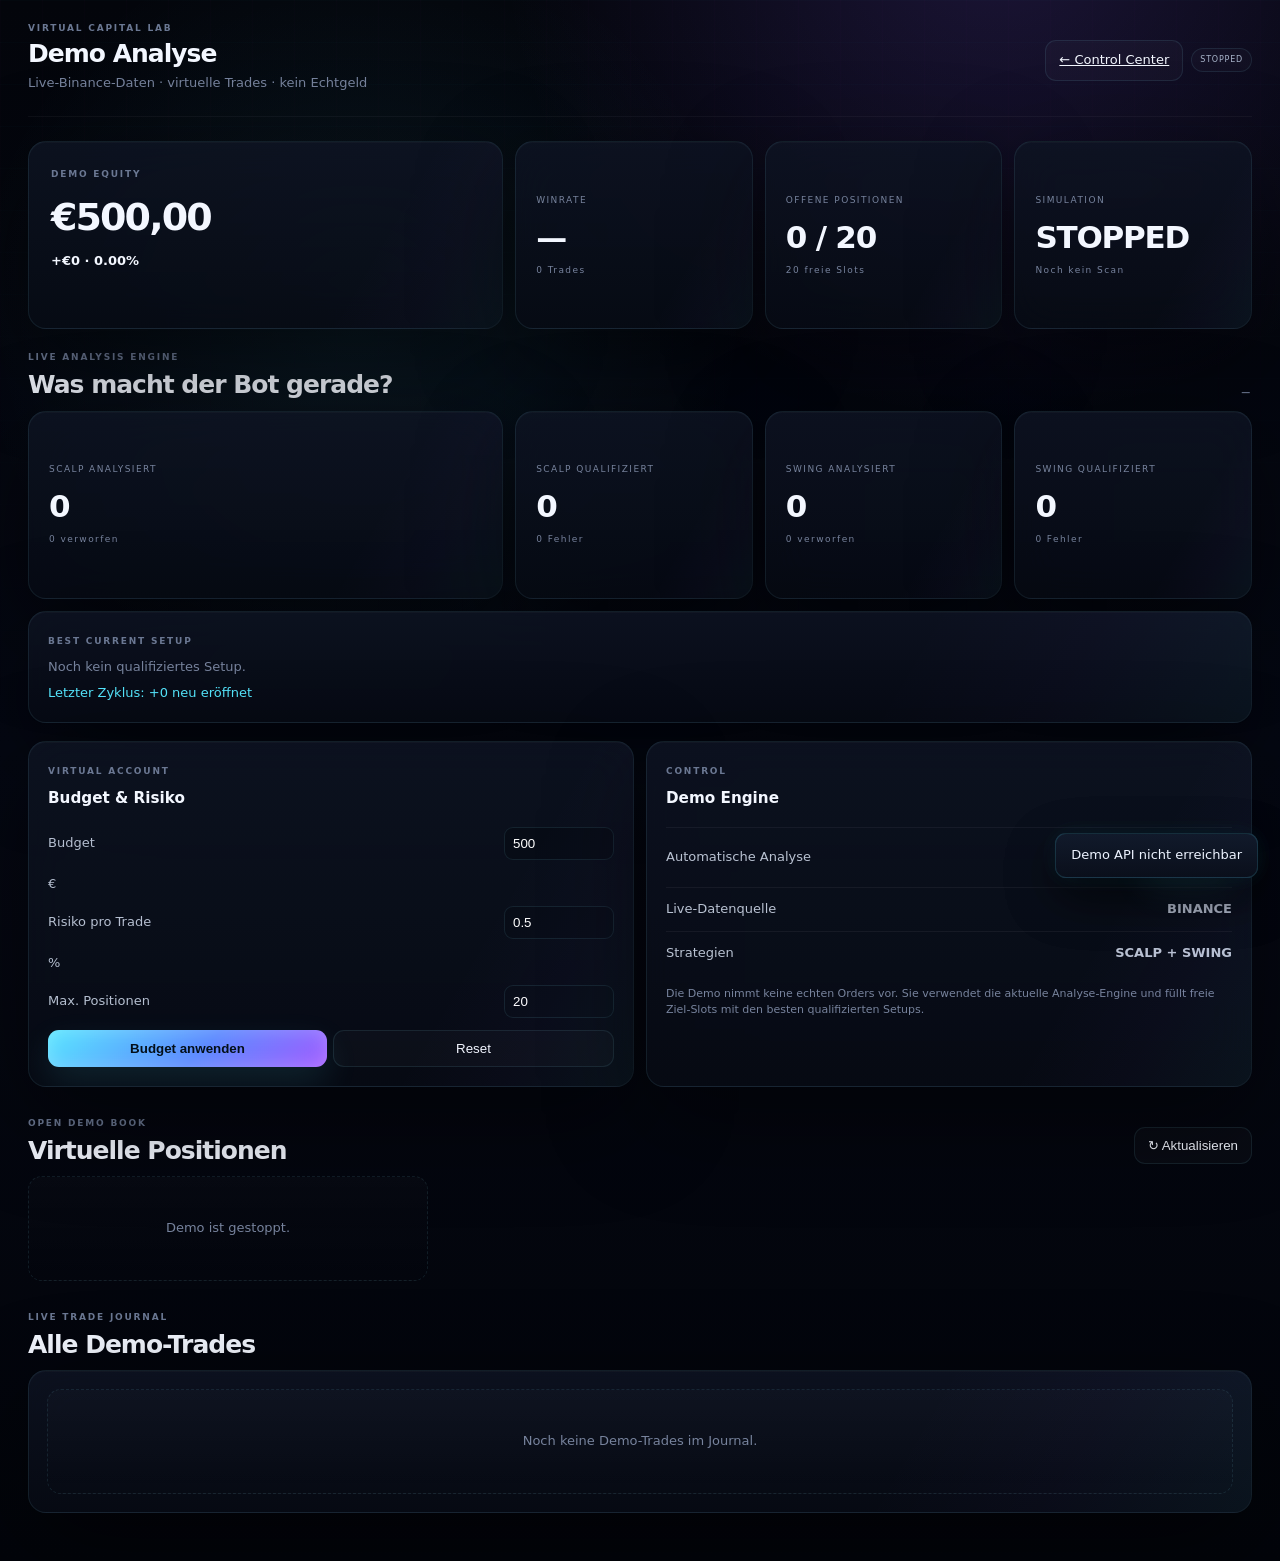
==== commit efccc785: "Set demo UI defaults to 500 EUR and 20 positions" ====
--- a/web/demo.html
+++ b/web/demo.html
@@ -1 +1 @@
-<!doctype html><html lang="de"><head><meta charset="utf-8"><meta name="viewport" content="width=device-width,initial-scale=1"><meta name="theme-color" content="#070912"><title>TradeBot AI · Demo Analyse</title><link rel="stylesheet" href="./styles.css"></head><body><main class="main" style="max-width:1500px;margin:auto"><header class="topbar"><div><div class="eyebrow">VIRTUAL CAPITAL LAB</div><h1>Demo Analyse</h1><p style="color:var(--muted);margin:6px 0">Live-Binance-Daten · virtuelle Trades · kein Echtgeld</p></div><div class="top-actions"><a class="ghost-btn" href="./index.html">← Control Center</a><span id="demoTag" class="tag">STOPPED</span></div></header><section class="hero-grid"><div class="glass hero-card"><span class="eyebrow">DEMO EQUITY</span><div class="big-number" id="equity">€10.000</div><div id="pnl" class="profit">+€0 · 0.00%</div></div><div class="glass metric-card"><span>WINRATE</span><strong id="winrate">—</strong><small id="closed">0 Trades</small></div><div class="glass metric-card"><span>OFFENE POSITIONEN</span><strong id="open">0 / 5</strong><small id="max">5 freie Slots</small></div><div class="glass metric-card"><span>SIMULATION</span><strong id="mode">STOPPED</strong><small id="lastScanText">Noch kein Scan</small></div></section><section class="section-head" style="margin-top:18px"><div><span class="eyebrow">LIVE ANALYSIS ENGINE</span><h2>Was macht der Bot gerade?</h2></div><span id="scanClock" class="eyebrow">—</span></section><div class="hero-grid"><div class="glass metric-card"><span>SCALP ANALYSIERT</span><strong id="scalpScanned">0</strong><small id="scalpRejected">0 verworfen</small></div><div class="glass metric-card"><span>SCALP QUALIFIZIERT</span><strong id="scalpQualified">0</strong><small id="scalpErrors">0 Fehler</small></div><div class="glass metric-card"><span>SWING ANALYSIERT</span><strong id="swingScanned">0</strong><small id="swingRejected">0 verworfen</small></div><div class="glass metric-card"><span>SWING QUALIFIZIERT</span><strong id="swingQualified">0</strong><small id="swingErrors">0 Fehler</small></div></div><div class="glass setting-card" style="margin-top:12px"><span class="eyebrow">BEST CURRENT SETUP</span><div id="bestSetup" style="margin-top:8px;color:var(--muted)">Noch kein qualifiziertes Setup.</div><div style="margin-top:8px;color:var(--cyan)">Letzter Zyklus: <span id="openedCycle">+0 neu eröffnet</span></div><div id="scanError" style="margin-top:8px;color:var(--red);display:none"></div></div><section id="demoSummary" style="margin-top:18px"></section><div class="settings-grid" style="margin-top:18px"><section class="glass setting-card"><span class="eyebrow">VIRTUAL ACCOUNT</span><h3>Budget & Risiko</h3><label>Budget <input id="budget" type="number" min="10" step="100" value="10000"> €</label><label>Risiko pro Trade <input id="risk" type="number" min="0.1" max="3" step="0.1" value="0.5"> %</label><label>Max. Positionen <input id="maxPos" type="number" min="1" max="20" step="1" value="5"></label><div class="trade-actions"><button id="apply" class="primary-btn">Budget anwenden</button><button id="reset" class="ghost-btn">Reset</button></div></section><section class="glass setting-card"><span class="eyebrow">CONTROL</span><h3>Demo Engine</h3><div class="toggle-row"><span>Automatische Analyse</span><button id="toggle" class="primary-btn">STARTEN</button></div><div class="toggle-row"><span>Live-Datenquelle</span><b id="live">BINANCE</b></div><div class="toggle-row"><span>Strategien</span><b>SCALP + SWING</b></div><p style="color:var(--muted);font-size:11px">Die Demo nimmt keine echten Orders vor. Sie verwendet die aktuelle Analyse-Engine und füllt freie Ziel-Slots mit den besten qualifizierten Setups.</p></section></div><section class="section-head"><div><span class="eyebrow">OPEN DEMO BOOK</span><h2>Virtuelle Positionen</h2></div><button id="refresh" class="ghost-btn">↻ Aktualisieren</button></section><div id="positions" class="positions-grid"><div class="empty-state">Demo ist gestoppt.</div></div><section class="section-head"><div><span class="eyebrow">LIVE TRADE JOURNAL</span><h2>Alle Demo-Trades</h2></div></section><div id="trades" class="glass scanner-panel"><div class="empty-state">Noch keine Demo-Trades im Journal.</div></div></main><script src="./demo.js"></script></body></html>+<!doctype html><html lang="de"><head><meta charset="utf-8"><meta name="viewport" content="width=device-width,initial-scale=1"><meta name="theme-color" content="#070912"><title>TradeBot AI · Demo Analyse</title><link rel="stylesheet" href="./styles.css"></head><body><main class="main" style="max-width:1500px;margin:auto"><header class="topbar"><div><div class="eyebrow">VIRTUAL CAPITAL LAB</div><h1>Demo Analyse</h1><p style="color:var(--muted);margin:6px 0">Live-Binance-Daten · virtuelle Trades · kein Echtgeld</p></div><div class="top-actions"><a class="ghost-btn" href="./index.html">← Control Center</a><span id="demoTag" class="tag">STOPPED</span></div></header><section class="hero-grid"><div class="glass hero-card"><span class="eyebrow">DEMO EQUITY</span><div class="big-number" id="equity">€500,00</div><div id="pnl" class="profit">+€0 · 0.00%</div></div><div class="glass metric-card"><span>WINRATE</span><strong id="winrate">—</strong><small id="closed">0 Trades</small></div><div class="glass metric-card"><span>OFFENE POSITIONEN</span><strong id="open">0 / 20</strong><small id="max">20 freie Slots</small></div><div class="glass metric-card"><span>SIMULATION</span><strong id="mode">STOPPED</strong><small id="lastScanText">Noch kein Scan</small></div></section><section class="section-head" style="margin-top:18px"><div><span class="eyebrow">LIVE ANALYSIS ENGINE</span><h2>Was macht der Bot gerade?</h2></div><span id="scanClock" class="eyebrow">—</span></section><div class="hero-grid"><div class="glass metric-card"><span>SCALP ANALYSIERT</span><strong id="scalpScanned">0</strong><small id="scalpRejected">0 verworfen</small></div><div class="glass metric-card"><span>SCALP QUALIFIZIERT</span><strong id="scalpQualified">0</strong><small id="scalpErrors">0 Fehler</small></div><div class="glass metric-card"><span>SWING ANALYSIERT</span><strong id="swingScanned">0</strong><small id="swingRejected">0 verworfen</small></div><div class="glass metric-card"><span>SWING QUALIFIZIERT</span><strong id="swingQualified">0</strong><small id="swingErrors">0 Fehler</small></div></div><div class="glass setting-card" style="margin-top:12px"><span class="eyebrow">BEST CURRENT SETUP</span><div id="bestSetup" style="margin-top:8px;color:var(--muted)">Noch kein qualifiziertes Setup.</div><div style="margin-top:8px;color:var(--cyan)">Letzter Zyklus: <span id="openedCycle">+0 neu eröffnet</span></div><div id="scanError" style="margin-top:8px;color:var(--red);display:none"></div></div><section id="demoSummary" style="margin-top:18px"></section><div class="settings-grid" style="margin-top:18px"><section class="glass setting-card"><span class="eyebrow">VIRTUAL ACCOUNT</span><h3>Budget & Risiko</h3><label>Budget <input id="budget" type="number" min="10" step="100" value="500"> €</label><label>Risiko pro Trade <input id="risk" type="number" min="0.1" max="3" step="0.1" value="0.5"> %</label><label>Max. Positionen <input id="maxPos" type="number" min="1" max="20" step="1" value="20"></label><div class="trade-actions"><button id="apply" class="primary-btn">Budget anwenden</button><button id="reset" class="ghost-btn">Reset</button></div></section><section class="glass setting-card"><span class="eyebrow">CONTROL</span><h3>Demo Engine</h3><div class="toggle-row"><span>Automatische Analyse</span><button id="toggle" class="primary-btn">STARTEN</button></div><div class="toggle-row"><span>Live-Datenquelle</span><b id="live">BINANCE</b></div><div class="toggle-row"><span>Strategien</span><b>SCALP + SWING</b></div><p style="color:var(--muted);font-size:11px">Die Demo nimmt keine echten Orders vor. Sie verwendet die aktuelle Analyse-Engine und füllt freie Ziel-Slots mit den besten qualifizierten Setups.</p></section></div><section class="section-head"><div><span class="eyebrow">OPEN DEMO BOOK</span><h2>Virtuelle Positionen</h2></div><button id="refresh" class="ghost-btn">↻ Aktualisieren</button></section><div id="positions" class="positions-grid"><div class="empty-state">Demo ist gestoppt.</div></div><section class="section-head"><div><span class="eyebrow">LIVE TRADE JOURNAL</span><h2>Alle Demo-Trades</h2></div></section><div id="trades" class="glass scanner-panel"><div class="empty-state">Noch keine Demo-Trades im Journal.</div></div></main><script src="./demo.js"></script></body></html>
--- a/web/styles.css
+++ b/web/styles.css
@@ -1,2 +1 @@
-/* TradeBot AI — dark-tech trading terminal */
-:root{--bg:#060811;--panel:#0c1020;--line:rgba(255,255,255,.08);--text:#edf3ff;--muted:#7e8aa6;--cyan:#64e7ff;--blue:#628bff;--green:#39e58c;--red:#ff5d79;--shadow:0 20px 60px rgba(0,0,0,.35)}*{box-sizing:border-box}body{margin:0;background:radial-gradient(circle at 75% 0%,rgba(88,124,255,.12),transparent 32%),radial-gradient(circle at 35% 55%,rgba(56,224,255,.06),transparent 28%),var(--bg);color:var(--text);font:14px/1.4 Inter,ui-sans-serif,system-ui,-apple-system,BlinkMacSystemFont,"Segoe UI",sans-serif;min-height:100vh}.app-shell{display:flex;min-height:100vh}.sidebar{width:245px;border-right:1px solid var(--line);background:rgba(7,10,18,.85);backdrop-filter:blur(18px);padding:24px 16px;display:flex;flex-direction:column;position:sticky;top:0;height:100vh}.brand{display:flex;align-items:center;gap:12px;padding:4px 8px 28px}.brand-mark{width:38px;height:38px;border-radius:12px;display:grid;place-items:center;background:linear-gradient(135deg,var(--cyan),var(--blue));color:#07101b;font-weight:900;box-shadow:0 0 30px rgba(100,231,255,.18)}.brand strong{display:block;font-size:16px}.brand span{display:block;color:var(--muted);font-size:11px;margin-top:2px}.sidebar nav{display:grid;gap:7px}.nav-item{border:1px solid transparent;background:transparent;color:#aab5cb;padding:12px 13px;border-radius:12px;text-align:left;display:flex;align-items:center;gap:11px;cursor:pointer;transition:.2s;font-weight:600}.nav-item:hover{background:rgba(255,255,255,.035);color:var(--text)}.nav-item.active{background:linear-gradient(90deg,rgba(100,231,255,.11),rgba(98,139,255,.08));border-color:rgba(100,231,255,.14);color:#fff}.sidebar-footer{margin-top:auto;display:grid;gap:10px}.paper-badge{font-size:10px;letter-spacing:1.2px;color:#9eaac2;padding:10px 11px;border:1px solid var(--line);border-radius:10px;background:rgba(255,255,255,.02)}.dot,.pulse{display:inline-block;width:7px;height:7px;border-radius:50%;background:var(--green);box-shadow:0 0 10px rgba(57,229,140,.7);margin-right:7px}.kill-switch{border:1px solid rgba(255,93,121,.18);color:#ff879a;background:rgba(255,93,121,.06);padding:11px;border-radius:10px;cursor:pointer}.main{flex:1;padding:25px 34px 42px;min-width:0}.topbar{display:flex;justify-content:space-between;align-items:center;gap:20px;margin-bottom:28px}.eyebrow{color:#667592;font-size:10px;letter-spacing:1.6px;font-weight:800}.topbar h1,.section-head h2{margin:5px 0 0;font-size:24px;letter-spacing:-.5px}.top-actions{display:flex;align-items:center;gap:10px}.engine-status{border:1px solid var(--line);background:rgba(255,255,255,.025);padding:9px 12px;border-radius:10px;color:#9da8be;font-size:12px}.pulse{animation:pulse 1.8s infinite}.icon-btn,.ghost-btn,.primary-btn,.filter,.mode{border:1px solid var(--line);background:rgba(255,255,255,.03);color:var(--text);border-radius:10px;padding:10px 13px;cursor:pointer}.primary-btn{background:linear-gradient(135deg,#5ee6ff,#6f8cff);color:#07101c;border:0;font-weight:800;box-shadow:0 10px 30px rgba(100,231,255,.14)}.view{display:none}.view.active{display:block}.glass{background:linear-gradient(180deg,rgba(255,255,255,.045),rgba(255,255,255,.018));border:1px solid var(--line);box-shadow:var(--shadow);backdrop-filter:blur(20px);border-radius:18px}.hero-grid{display:grid;grid-template-columns:2fr repeat(3,1fr);gap:14px}.hero-card{padding:20px;min-height:200px}.hero-top{display:flex;justify-content:space-between;align-items:flex-start}.big-number{font-size:35px;font-weight:850;letter-spacing:-1.4px;margin-top:7px}.profit{margin-top:7px;font-weight:700}.positive{color:var(--green)}.mini-ring{width:76px;height:76px;border-radius:50%;background:conic-gradient(var(--cyan) 0 0%,rgba(255,255,255,.06) 0 100%);display:grid;place-items:center}.mini-ring>div{width:58px;height:58px;border-radius:50%;background:#0b1020;display:grid;place-items:center;align-content:center}.mini-ring b{font-size:20px}.mini-ring span{font-size:8px;color:var(--muted)}.sparkline{height:55px;display:flex;align-items:flex-end;gap:5px;margin-top:30px}.sparkline i{width:8%;border-radius:6px 6px 2px 2px;background:linear-gradient(to top,rgba(98,139,255,.18),rgba(100,231,255,.9))}.sparkline i:nth-child(1){height:24%}.sparkline i:nth-child(2){height:32%}.sparkline i:nth-child(3){height:28%}.sparkline i:nth-child(4){height:47%}.sparkline i:nth-child(5){height:40%}.sparkline i:nth-child(6){height:58%}.sparkline i:nth-child(7){height:50%}.sparkline i:nth-child(8){height:66%}.sparkline i:nth-child(9){height:61%}.sparkline i:nth-child(10){height:77%}.sparkline i:nth-child(11){height:70%}.sparkline i:nth-child(12){height:89%}.metric-card{padding:20px;min-height:200px;display:flex;flex-direction:column;justify-content:center}.metric-card span,.metric-card small{color:var(--muted);font-size:10px;letter-spacing:1px}.metric-card strong{font-size:32px;margin:8px 0 4px}.section-head{display:flex;justify-content:space-between;align-items:flex-end;margin:30px 0 14px}.mode-pills,.filter-row{display:flex;gap:7px}.mode{padding:8px 12px;font-size:11px}.mode.active,.filter.active{background:rgba(100,231,255,.1);border-color:rgba(100,231,255,.22);color:var(--cyan)}.mode small{color:var(--muted)}.mode-grid{display:grid;grid-template-columns:1fr 1fr;gap:14px}.strategy-card{padding:18px}.strategy-head{display:flex;align-items:center;gap:12px}.strategy-icon{width:39px;height:39px;border-radius:12px;display:grid;place-items:center;background:rgba(100,231,255,.08);color:var(--cyan);font-size:19px}.strategy-head h3{margin:0;font-size:16px}.strategy-head span:not(.tag){display:block;color:var(--muted);font-size:11px;margin-top:3px}.tag{margin-left:auto;font-size:9px;padding:5px 8px;border-radius:999px;border:1px solid var(--line);color:#a9b5cb}.tag.live{color:var(--green);border-color:rgba(57,229,140,.18);background:rgba(57,229,140,.05)}.strategy-stats{display:grid;grid-template-columns:repeat(3,1fr);gap:10px;margin:22px 0 14px}.strategy-stats div{padding:12px;border:1px solid var(--line);background:rgba(255,255,255,.02);border-radius:11px}.strategy-stats b{display:block;font-size:19px}.strategy-stats span{color:var(--muted);font-size:10px}.strategy-foot{display:flex;justify-content:space-between;color:#93a0b8;font-size:11px}.status-dot i{width:6px;height:6px;border-radius:50%;background:var(--green);display:inline-block;margin-right:5px;box-shadow:0 0 9px rgba(57,229,140,.7)}.market-grid{display:grid;grid-template-columns:repeat(5,1fr);gap:10px}.market-card{padding:14px;display:flex;justify-content:space-between;align-items:center;min-width:0}.market-card>div{min-width:0}.market-card strong{display:block;font-size:12px}.market-price{display:block;margin-top:5px;font-weight:800;font-size:16px;white-space:nowrap}.setup-grid{display:grid;grid-template-columns:repeat(3,1fr);gap:14px}.setup-card{padding:16px}.setup-top{display:flex;justify-content:space-between;align-items:center}.symbol{font-weight:800;font-size:15px}.side-long{color:var(--green)}.side-short{color:var(--red)}.score{font-weight:900;font-size:18px}.score span{font-size:9px;color:var(--muted);font-weight:500}.setup-price{font-size:24px;font-weight:800;margin:15px 0}.setup-meta{display:grid;grid-template-columns:1fr 1fr 1fr;gap:7px;margin-top:7px}.setup-meta div{padding:8px;border:1px solid var(--line);border-radius:8px}.setup-meta small{display:block;color:var(--muted);font-size:8px}.setup-meta b{font-size:11px;white-space:nowrap;overflow:hidden;text-overflow:ellipsis;display:block}.setup-reason{margin:13px 0;color:#98a5bf;font-size:11px;min-height:42px}.trade-actions{display:flex;gap:7px}.trade-actions button{flex:1}.buy,.sell{border:0;padding:9px;border-radius:9px;font-weight:800;cursor:pointer}.buy{background:rgba(57,229,140,.1);color:var(--green)}.sell{background:rgba(255,93,121,.1);color:var(--red)}.scanner-panel,.history-panel{padding:20px}.scanner-toolbar{display:flex;justify-content:space-between;align-items:flex-end;gap:15px;margin-bottom:17px}.scanner-row{display:grid;grid-template-columns:1.2fr .7fr .7fr .8fr .8fr 1fr auto;gap:12px;align-items:center;padding:13px 10px;border-top:1px solid var(--line)}.scanner-row.header{color:var(--muted);font-size:9px;letter-spacing:1px}.badge{font-size:9px;padding:4px 7px;border-radius:999px;background:rgba(255,255,255,.04);border:1px solid var(--line)}.positions-grid{display:grid;grid-template-columns:repeat(3,1fr);gap:14px}.position-card{padding:18px}.position-top{display:flex;justify-content:space-between}.position-pnl{font-size:20px;font-weight:850;margin:18px 0}.position-bar{height:6px;border-radius:999px;background:#161d31;overflow:hidden}.position-bar i{display:block;height:100%;width:68%;background:linear-gradient(90deg,var(--cyan),var(--blue))}.settings-grid{display:grid;grid-template-columns:1fr 1fr;gap:14px}.setting-card{padding:20px}.setting-card h3{margin:7px 0 18px}.setting-card label{display:grid;grid-template-columns:1fr 100px;gap:15px;align-items:center;margin:12px 0;color:#b5bfd0}.setting-card input{width:100%;background:#0b1020;border:1px solid var(--line);color:#fff;border-radius:8px;padding:8px}.toggle-row{display:flex;justify-content:space-between;align-items:center;padding:12px 0;border-top:1px solid var(--line);color:#b9c2d2}.toggle{width:38px;height:21px;border-radius:999px;background:#1b2236;padding:3px;display:flex}.toggle i{width:15px;height:15px;border-radius:50%;background:#6c7892;transition:.2s}.toggle.on{background:rgba(100,231,255,.18)}.toggle.on i{margin-left:17px;background:var(--cyan);box-shadow:0 0 12px rgba(100,231,255,.35)}.empty-state{padding:45px;text-align:center;color:var(--muted);border:1px dashed var(--line);border-radius:14px}.toast{position:fixed;right:22px;bottom:22px;background:#11182a;color:#edf3ff;border:1px solid var(--line);padding:12px 15px;border-radius:10px;opacity:0;transform:translateY(10px);transition:.25s;pointer-events:none}.toast.show{opacity:1;transform:none}@keyframes pulse{0%,100%{opacity:1}50%{opacity:.35}}@media(max-width:1100px){.sidebar{width:205px}.hero-grid{grid-template-columns:1fr 1fr}.hero-card{grid-column:span 2}.setup-grid{grid-template-columns:1fr 1fr}.positions-grid,.market-grid{grid-template-columns:1fr 1fr}}@media(max-width:760px){.sidebar{display:none}.main{padding:18px}.hero-grid,.mode-grid,.setup-grid,.positions-grid,.settings-grid,.market-grid{grid-template-columns:1fr}.hero-card{grid-column:auto}.topbar{align-items:flex-start}.top-actions{flex-wrap:wrap}.scanner-toolbar{flex-direction:column;align-items:flex-start}.scanner-row{grid-template-columns:1fr 1fr}.scanner-row.header{display:none}}+:root{--bg:#03050b;--bg2:#070b16;--panel:#090e1b;--panel2:#0d1324;--line:rgba(142,231,255,.10);--line2:rgba(184,88,255,.18);--text:#f3f7ff;--muted:#77839d;--cyan:#55e7ff;--blue:#4f7cff;--violet:#8c5cff;--magenta:#ff39d1;--green:#42f5a7;--red:#ff5c78;--silver:#c8d0df;--shadow:0 30px 100px rgba(0,0,0,.48);--glow:0 0 45px rgba(85,231,255,.12);--radius:18px}*{box-sizing:border-box}html{scroll-behavior:smooth}body{margin:0;min-height:100vh;background:radial-gradient(circle at 78% -5%,rgba(140,92,255,.18),transparent 26%),radial-gradient(circle at 28% 20%,rgba(85,231,255,.08),transparent 25%),linear-gradient(180deg,#03050b,#050813 48%,#02040a);color:var(--text);font:13px/1.45 Inter,ui-sans-serif,system-ui,-apple-system,BlinkMacSystemFont,"Segoe UI",sans-serif;overflow-x:hidden}body:before{content:"";position:fixed;inset:0;pointer-events:none;background-image:linear-gradient(rgba(85,231,255,.025) 1px,transparent 1px),linear-gradient(90deg,rgba(255,57,209,.02) 1px,transparent 1px);background-size:42px 42px;mask-image:linear-gradient(to bottom,rgba(0,0,0,.7),transparent 90%);z-index:-1}.app-shell{display:flex;min-height:100vh}.sidebar{width:258px;flex:0 0 258px;position:sticky;top:0;height:100vh;padding:18px 14px;border-right:1px solid var(--line);background:linear-gradient(180deg,rgba(4,8,16,.96),rgba(5,7,14,.92));backdrop-filter:blur(24px);box-shadow:18px 0 70px rgba(0,0,0,.22);z-index:5}.sidebar:after{content:"";position:absolute;inset:auto 12px 74px 12px;height:1px;background:linear-gradient(90deg,transparent,var(--cyan),var(--magenta),transparent);opacity:.25}.brand{display:flex;align-items:center;gap:12px;padding:10px 10px 22px}.brand-mark{width:44px;height:44px;border-radius:14px;display:grid;place-items:center;background:radial-gradient(circle at 35% 30%,#a8fbff,transparent 25%),linear-gradient(145deg,#0b1b2b,#0a1021 55%,#24102d);border:1px solid rgba(85,231,255,.35);box-shadow:inset 0 0 20px rgba(85,231,255,.16),0 0 34px rgba(85,231,255,.12);color:#fff;font-size:15px;font-weight:950;letter-spacing:-.06em}.brand strong{display:block;font-size:16px;letter-spacing:.08em}.brand span{display:block;color:var(--muted);font-size:9px;letter-spacing:.16em;text-transform:uppercase;margin-top:3px}.sidebar nav{display:grid;gap:6px}.nav-item{position:relative;border:1px solid transparent;background:transparent;color:#96a3bc;padding:12px 13px;border-radius:13px;text-align:left;display:flex;align-items:center;gap:11px;cursor:pointer;transition:.24s ease;font-weight:700;letter-spacing:.01em}.nav-item:before{content:"";width:3px;height:0;border-radius:9px;background:linear-gradient(var(--cyan),var(--magenta));transition:.24s ease}.nav-item:hover{background:rgba(255,255,255,.035);color:#fff;transform:translateX(2px)}.nav-item.active{background:linear-gradient(90deg,rgba(85,231,255,.10),rgba(140,92,255,.08),rgba(255,57,209,.035));border-color:rgba(85,231,255,.14);color:#fff;box-shadow:inset 0 0 30px rgba(85,231,255,.04),var(--glow)}.nav-item.active:before{height:18px}.sidebar-footer{margin-top:auto;display:grid;gap:9px}.paper-badge{font-size:9px;letter-spacing:.16em;color:#98a4bb;padding:10px 11px;border:1px solid var(--line);border-radius:12px;background:rgba(255,255,255,.025)}.dot,.pulse{display:inline-block;width:7px;height:7px;border-radius:50%;background:var(--green);box-shadow:0 0 10px rgba(66,245,167,.75);margin-right:7px}.kill-switch{border:1px solid rgba(255,92,120,.20);color:#ff9aab;background:linear-gradient(180deg,rgba(255,92,120,.08),rgba(255,92,120,.035));padding:11px;border-radius:12px;cursor:pointer;transition:.2s}.kill-switch:hover{box-shadow:0 0 24px rgba(255,92,120,.10);transform:translateY(-1px)}.main{flex:1;padding:22px 28px 48px;min-width:0}.topbar{display:flex;justify-content:space-between;align-items:center;gap:20px;margin-bottom:24px;padding-bottom:18px;border-bottom:1px solid rgba(255,255,255,.045)}.eyebrow{color:#6b7893;font-size:9px;letter-spacing:.20em;font-weight:900;text-transform:uppercase}.topbar h1,.section-head h2{margin:5px 0 0;font-size:25px;line-height:1.1;letter-spacing:-.04em}.top-actions{display:flex;align-items:center;gap:8px;flex-wrap:wrap}.engine-status{border:1px solid var(--line);background:linear-gradient(180deg,rgba(255,255,255,.04),rgba(255,255,255,.015));padding:9px 12px;border-radius:12px;color:#b2bdd0;font-size:11px;box-shadow:inset 0 0 18px rgba(85,231,255,.025)}.icon-btn,.ghost-btn,.primary-btn,.filter,.mode{border:1px solid var(--line);background:rgba(255,255,255,.025);color:var(--text);border-radius:11px;padding:10px 13px;cursor:pointer;transition:.22s ease}.icon-btn:hover,.ghost-btn:hover,.filter:hover,.mode:hover{border-color:rgba(85,231,255,.22);box-shadow:0 0 22px rgba(85,231,255,.06);transform:translateY(-1px)}.primary-btn{background:linear-gradient(135deg,#59e6ff 0%,#5d8bff 55%,#a15cff 100%);color:#04101a;border:0;font-weight:900;box-shadow:0 14px 34px rgba(85,231,255,.12),inset 0 0 18px rgba(255,255,255,.22)}.primary-btn:hover{transform:translateY(-1px);box-shadow:0 18px 42px rgba(85,231,255,.17),inset 0 0 20px rgba(255,255,255,.24)}.view{display:none}.view.active{display:block}.glass{background:linear-gradient(180deg,rgba(14,20,35,.82),rgba(7,11,20,.88));border:1px solid rgba(142,231,255,.09);box-shadow:var(--shadow),inset 0 1px 0 rgba(255,255,255,.025);backdrop-filter:blur(22px);border-radius:var(--radius);position:relative;overflow:hidden}.glass:after{content:"";position:absolute;inset:0;pointer-events:none;background:linear-gradient(120deg,transparent 0 70%,rgba(140,92,255,.025) 84%,rgba(85,231,255,.045) 100%)}.hero-grid{display:grid;grid-template-columns:2fr repeat(3,1fr);gap:12px}.hero-card{padding:22px;min-height:188px}.hero-top{display:flex;justify-content:space-between;align-items:flex-start}.big-number{font-size:38px;font-weight:900;letter-spacing:-.05em;margin-top:7px}.profit{margin-top:7px;font-weight:800}.positive{color:var(--green)}.mini-ring{width:82px;height:82px;border-radius:50%;background:conic-gradient(var(--cyan) 0 18%,var(--violet) 18% 35%,var(--magenta) 35% 42%,rgba(255,255,255,.04) 42% 100%);display:grid;place-items:center;box-shadow:0 0 30px rgba(85,231,255,.10)}.mini-ring>div{width:62px;height:62px;border-radius:50%;background:#080d19;display:grid;place-items:center;align-content:center;border:1px solid rgba(255,255,255,.06)}.mini-ring b{font-size:20px}.mini-ring span{font-size:7px;color:var(--muted);letter-spacing:.15em}.metric-card{padding:20px;min-height:188px;display:flex;flex-direction:column;justify-content:center}.metric-card span,.metric-card small{color:var(--muted);font-size:9px;letter-spacing:.16em}.metric-card strong{font-size:31px;margin:8px 0 4px;letter-spacing:-.04em}.section-head{display:flex;justify-content:space-between;align-items:flex-end;margin:26px 0 12px}.mode-pills,.filter-row{display:flex;gap:7px;flex-wrap:wrap}.mode{padding:8px 12px;font-size:10px}.mode.active,.filter.active{background:linear-gradient(90deg,rgba(85,231,255,.12),rgba(140,92,255,.10));border-color:rgba(85,231,255,.23);color:var(--cyan);box-shadow:inset 0 0 18px rgba(85,231,255,.035)}.mode small{color:var(--muted)}.mode-grid{display:grid;grid-template-columns:1fr 1fr;gap:12px}.strategy-card{padding:18px}.strategy-head{display:flex;align-items:center;gap:12px}.strategy-icon{width:41px;height:41px;border-radius:12px;display:grid;place-items:center;background:linear-gradient(145deg,rgba(85,231,255,.14),rgba(140,92,255,.08));border:1px solid rgba(85,231,255,.12);color:var(--cyan);font-size:19px;box-shadow:inset 0 0 18px rgba(85,231,255,.04)}.strategy-head h3{margin:0;font-size:16px}.strategy-head span:not(.tag){display:block;color:var(--muted);font-size:10px;margin-top:3px}.tag{margin-left:auto;font-size:8px;letter-spacing:.10em;padding:5px 8px;border-radius:999px;border:1px solid var(--line);color:#a9b5cb;background:rgba(255,255,255,.02)}.tag.live{color:var(--green);border-color:rgba(66,245,167,.18);background:rgba(66,245,167,.05);box-shadow:0 0 14px rgba(66,245,167,.04)}.strategy-stats{display:grid;grid-template-columns:repeat(3,1fr);gap:8px;margin:21px 0 13px}.strategy-stats div{padding:11px;border:1px solid var(--line);background:linear-gradient(180deg,rgba(255,255,255,.026),rgba(255,255,255,.012));border-radius:11px}.strategy-stats b{display:block;font-size:19px}.strategy-stats span{color:var(--muted);font-size:9px}.strategy-foot{display:flex;justify-content:space-between;color:#93a0b8;font-size:10px}.status-dot i{width:6px;height:6px;border-radius:50%;background:var(--green);display:inline-block;margin-right:5px;box-shadow:0 0 9px rgba(66,245,167,.7)}.market-grid{display:grid;grid-template-columns:repeat(5,1fr);gap:9px}.market-card{padding:13px;display:flex;justify-content:space-between;align-items:center;min-width:0}.market-card:before{content:"";position:absolute;left:0;top:0;bottom:0;width:2px;background:linear-gradient(var(--cyan),var(--magenta));opacity:.65}.market-card strong{display:block;font-size:11px;letter-spacing:.04em}.market-price{display:block;margin-top:4px;font-weight:900;font-size:15px;white-space:nowrap}.setup-grid{display:grid;grid-template-columns:repeat(3,1fr);gap:12px}.setup-card{padding:16px}.setup-card:hover{border-color:rgba(85,231,255,.18);box-shadow:var(--shadow),0 0 42px rgba(85,231,255,.055);transform:translateY(-2px);transition:.22s ease}.setup-top{display:flex;justify-content:space-between;align-items:center}.symbol{font-weight:900;font-size:15px;letter-spacing:.02em}.side-long{color:var(--green)}.side-short{color:var(--red)}.score{font-weight:950;font-size:18px}.score span{font-size:8px;color:var(--muted);font-weight:500}.setup-price{font-size:24px;font-weight:900;margin:14px 0;letter-spacing:-.03em}.setup-meta{display:grid;grid-template-columns:1fr 1fr 1fr;gap:6px;margin-top:6px}.setup-meta div{padding:8px;border:1px solid var(--line);border-radius:9px;background:rgba(255,255,255,.016)}.setup-meta small{display:block;color:var(--muted);font-size:7px;letter-spacing:.10em}.setup-meta b{font-size:11px;white-space:nowrap;overflow:hidden;text-overflow:ellipsis;display:block}.setup-reason{margin:12px 0;color:#98a5bf;font-size:10px;min-height:40px}.trade-actions{display:flex;gap:6px}.trade-actions button{flex:1}.buy,.sell{border:0;padding:9px;border-radius:9px;font-weight:850;cursor:pointer}.buy{background:rgba(66,245,167,.10);color:var(--green);border:1px solid rgba(66,245,167,.10)}.sell{background:rgba(255,92,120,.10);color:var(--red);border:1px solid rgba(255,92,120,.10)}.scanner-panel,.history-panel{padding:18px}.scanner-toolbar{display:flex;justify-content:space-between;align-items:flex-end;gap:15px;margin-bottom:16px}.scanner-row{display:grid;grid-template-columns:1.2fr .7fr .7fr .8fr .8fr 1fr auto;gap:12px;align-items:center;padding:12px 10px;border-top:1px solid rgba(255,255,255,.05)}.scanner-row.header{color:var(--muted);font-size:8px;letter-spacing:.14em}.badge{font-size:8px;padding:4px 7px;border-radius:999px;background:rgba(255,255,255,.04);border:1px solid var(--line)}.positions-grid{display:grid;grid-template-columns:repeat(3,1fr);gap:12px}.position-card{padding:18px}.position-top{display:flex;justify-content:space-between}.position-pnl{font-size:20px;font-weight:900;margin:18px 0}.position-bar{height:5px;border-radius:999px;background:#151d2e;overflow:hidden}.position-bar i{display:block;height:100%;width:68%;background:linear-gradient(90deg,var(--cyan),var(--violet),var(--magenta));box-shadow:0 0 14px rgba(85,231,255,.12)}.settings-grid{display:grid;grid-template-columns:1fr 1fr;gap:12px}.setting-card{padding:19px}.setting-card h3{margin:7px 0 18px}.setting-card label{display:grid;grid-template-columns:1fr 110px;gap:15px;align-items:center;margin:12px 0;color:#b5bfd0}.setting-card input{width:100%;background:#070c16;border:1px solid var(--line);color:#fff;border-radius:9px;padding:8px}.toggle-row{display:flex;justify-content:space-between;align-items:center;padding:12px 0;border-top:1px solid rgba(255,255,255,.05);color:#b9c2d2}.toggle{width:38px;height:21px;border-radius:999px;background:#1b2236;padding:3px;display:flex}.toggle i{width:15px;height:15px;border-radius:50%;background:#6c7892;transition:.2s}.toggle.on{background:linear-gradient(90deg,rgba(85,231,255,.20),rgba(140,92,255,.18))}.toggle.on i{margin-left:17px;background:var(--cyan);box-shadow:0 0 12px rgba(85,231,255,.35)}.empty-state{padding:42px;text-align:center;color:var(--muted);border:1px dashed rgba(142,231,255,.10);border-radius:14px;background:linear-gradient(180deg,rgba(255,255,255,.018),transparent)}.toast{position:fixed;right:22px;bottom:22px;background:linear-gradient(180deg,#111a2b,#0a0f1b);color:#edf3ff;border:1px solid rgba(85,231,255,.14);padding:12px 15px;border-radius:11px;opacity:0;transform:translateY(10px);transition:.25s;pointer-events:none;box-shadow:0 18px 50px rgba(0,0,0,.4),0 0 26px rgba(85,231,255,.05);z-index:30}.toast.show{opacity:1;transform:none}@keyframes pulse{0%,100%{opacity:1;box-shadow:0 0 9px rgba(66,245,167,.7)}50%{opacity:.45;box-shadow:0 0 18px rgba(66,245,167,.25)}}@media(max-width:1200px){.sidebar{width:220px;flex-basis:220px}.hero-grid{grid-template-columns:1fr 1fr}.hero-card{grid-column:span 2}.setup-grid{grid-template-columns:1fr 1fr}.positions-grid,.market-grid{grid-template-columns:1fr 1fr}}@media(max-width:760px){.sidebar{display:none}.main{padding:16px}.hero-grid,.mode-grid,.setup-grid,.positions-grid,.settings-grid,.market-grid{grid-template-columns:1fr}.hero-card{grid-column:auto}.topbar{align-items:flex-start}.top-actions{flex-wrap:wrap}.scanner-toolbar{flex-direction:column;align-items:flex-start}.scanner-row{grid-template-columns:1fr 1fr}.scanner-row.header{display:none}}
